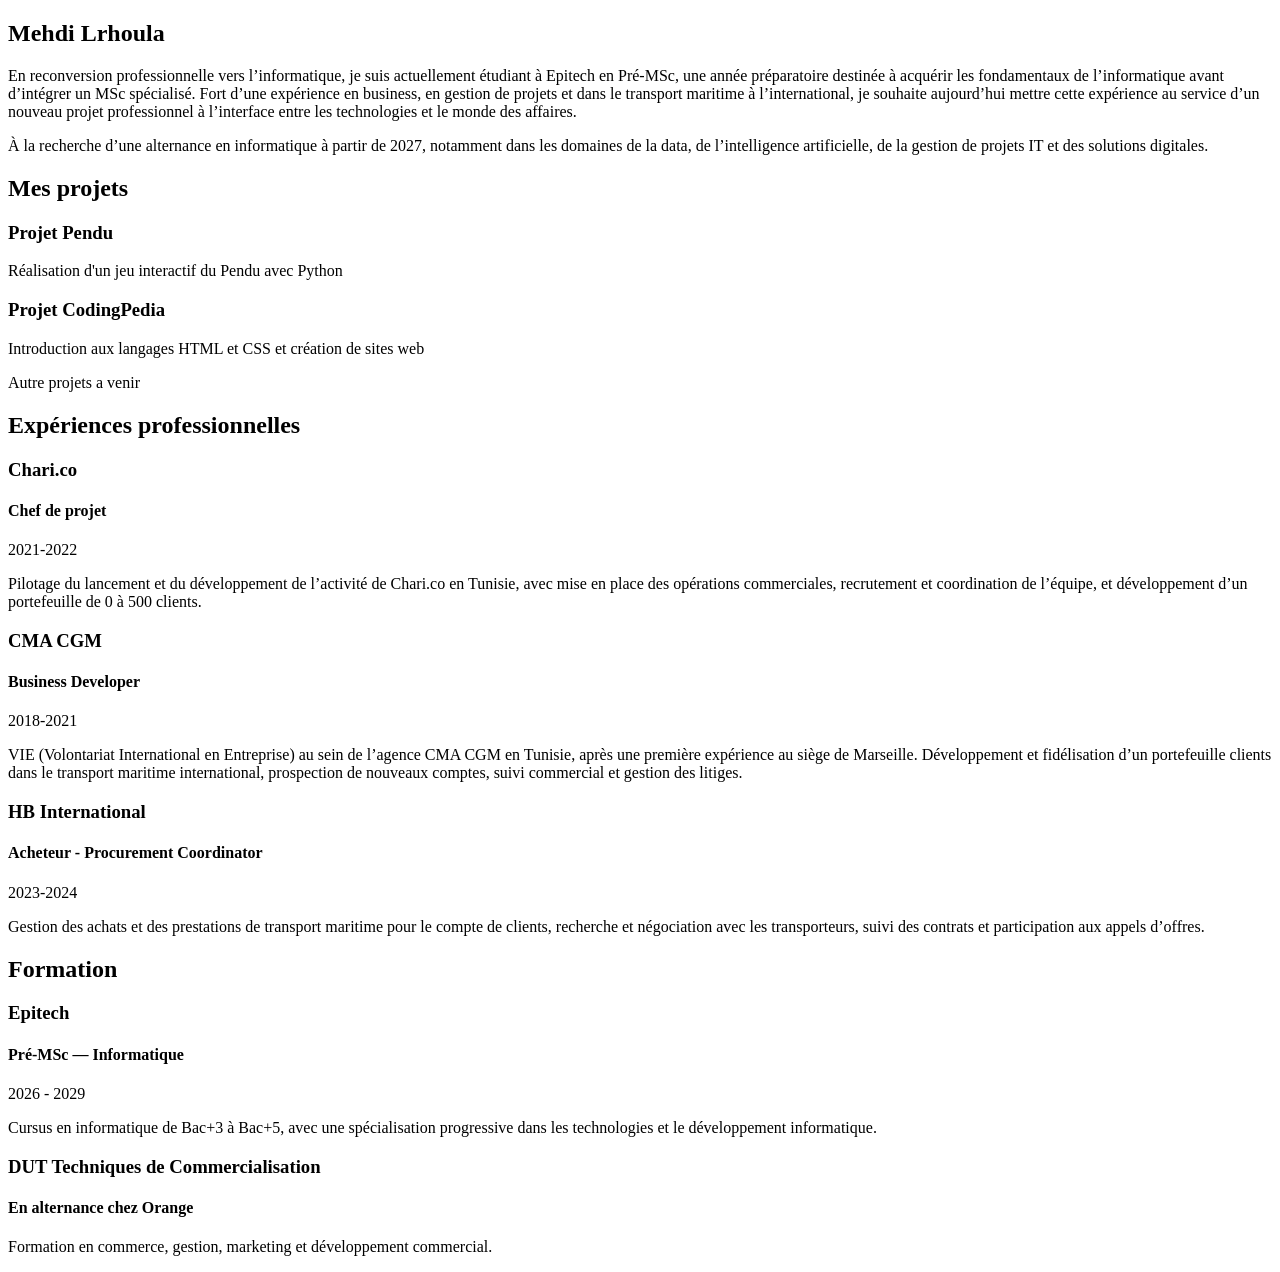
==== cv.html @ ea3ab0ce "Add education section" ====
<!DOCTYPE html>
<html lang="fr-FR">

<head>
    <meta charset="UTF-8">
    <meta name="viewport" content="width=device-width, initial-scale=1.0">

    <title>Resume Mehdi Lrhoula</title>

    <link rel="stylesheet" href="format.css">
</head>

<body>
    <section>
        <h1>Mehdi Lrhoula</h1>
        <p>En reconversion professionnelle vers l’informatique, je suis actuellement étudiant à Epitech en Pré-MSc, une année préparatoire destinée à acquérir les fondamentaux de l’informatique avant d’intégrer un MSc spécialisé. Fort d’une expérience en business, en gestion de projets et dans le transport maritime à l’international, je souhaite aujourd’hui mettre cette expérience au service d’un nouveau projet professionnel à l’interface entre les technologies et le monde des affaires.</p>
        <p>À la recherche d’une alternance en informatique à partir de 2027, notamment dans les domaines de la data, de l’intelligence artificielle, de la gestion de projets IT et des solutions digitales.</p>
    </section>

<section>
    <h2>Mes projets</h2>

    <article>
        <h3>Projet Pendu</h3>
        <p>Réalisation d'un jeu interactif du Pendu avec Python</p> 
    </article>

    <article>
        <h3>Projet CodingPedia</h3>
            <p>Introduction aux langages HTML et CSS et création de sites web</p>
    </article>

    <article>
        Autre projets a venir
    </article>
</section>

<section>
    <h2>Expériences professionnelles</h2>

    <article>
        <h3>Chari.co</h3>
        <h4>Chef de projet</h4>
        <p>2021-2022</p>
        <p>Pilotage du lancement et du développement de l’activité de Chari.co en Tunisie, avec mise en place des opérations commerciales, recrutement et coordination de l’équipe, et développement d’un portefeuille de 0 à 500 clients.</p>
    </article>

    <article>
        <h3>CMA CGM</h3>
        <h4>Business Developer</h4>
        <p>2018-2021</p>
        <p>VIE (Volontariat International en Entreprise) au sein de l’agence CMA CGM en Tunisie, après une première expérience au siège de Marseille. Développement et fidélisation d’un portefeuille clients dans le transport maritime international, prospection de nouveaux comptes, suivi commercial et gestion des litiges.</p>
    </article>

    <article>
        <h3>HB International</h3>
        <h4>Acheteur - Procurement Coordinator</h4>
        <p>2023-2024</p>
        <p>Gestion des achats et des prestations de transport maritime pour le compte de clients, recherche et négociation avec les transporteurs, suivi des contrats et participation aux appels d’offres.</p>
    </article>    
</section>

<section>
    <h2>Formation</h2>

    <article>
        <h3>Epitech</h3>
        <h4>Pré-MSc — Informatique</h4>
        <p>2026 - 2029</p>
        <p>Cursus en informatique de Bac+3 à Bac+5, avec une spécialisation progressive dans les technologies et le développement informatique.</p>
    </article>

    <article>
        <h3>DUT Techniques de Commercialisation</h3>
        <h4>En alternance chez Orange</h4>
        <p>Formation en commerce, gestion, marketing et développement commercial.</p>
    </article>
</section>
</body>

</html>
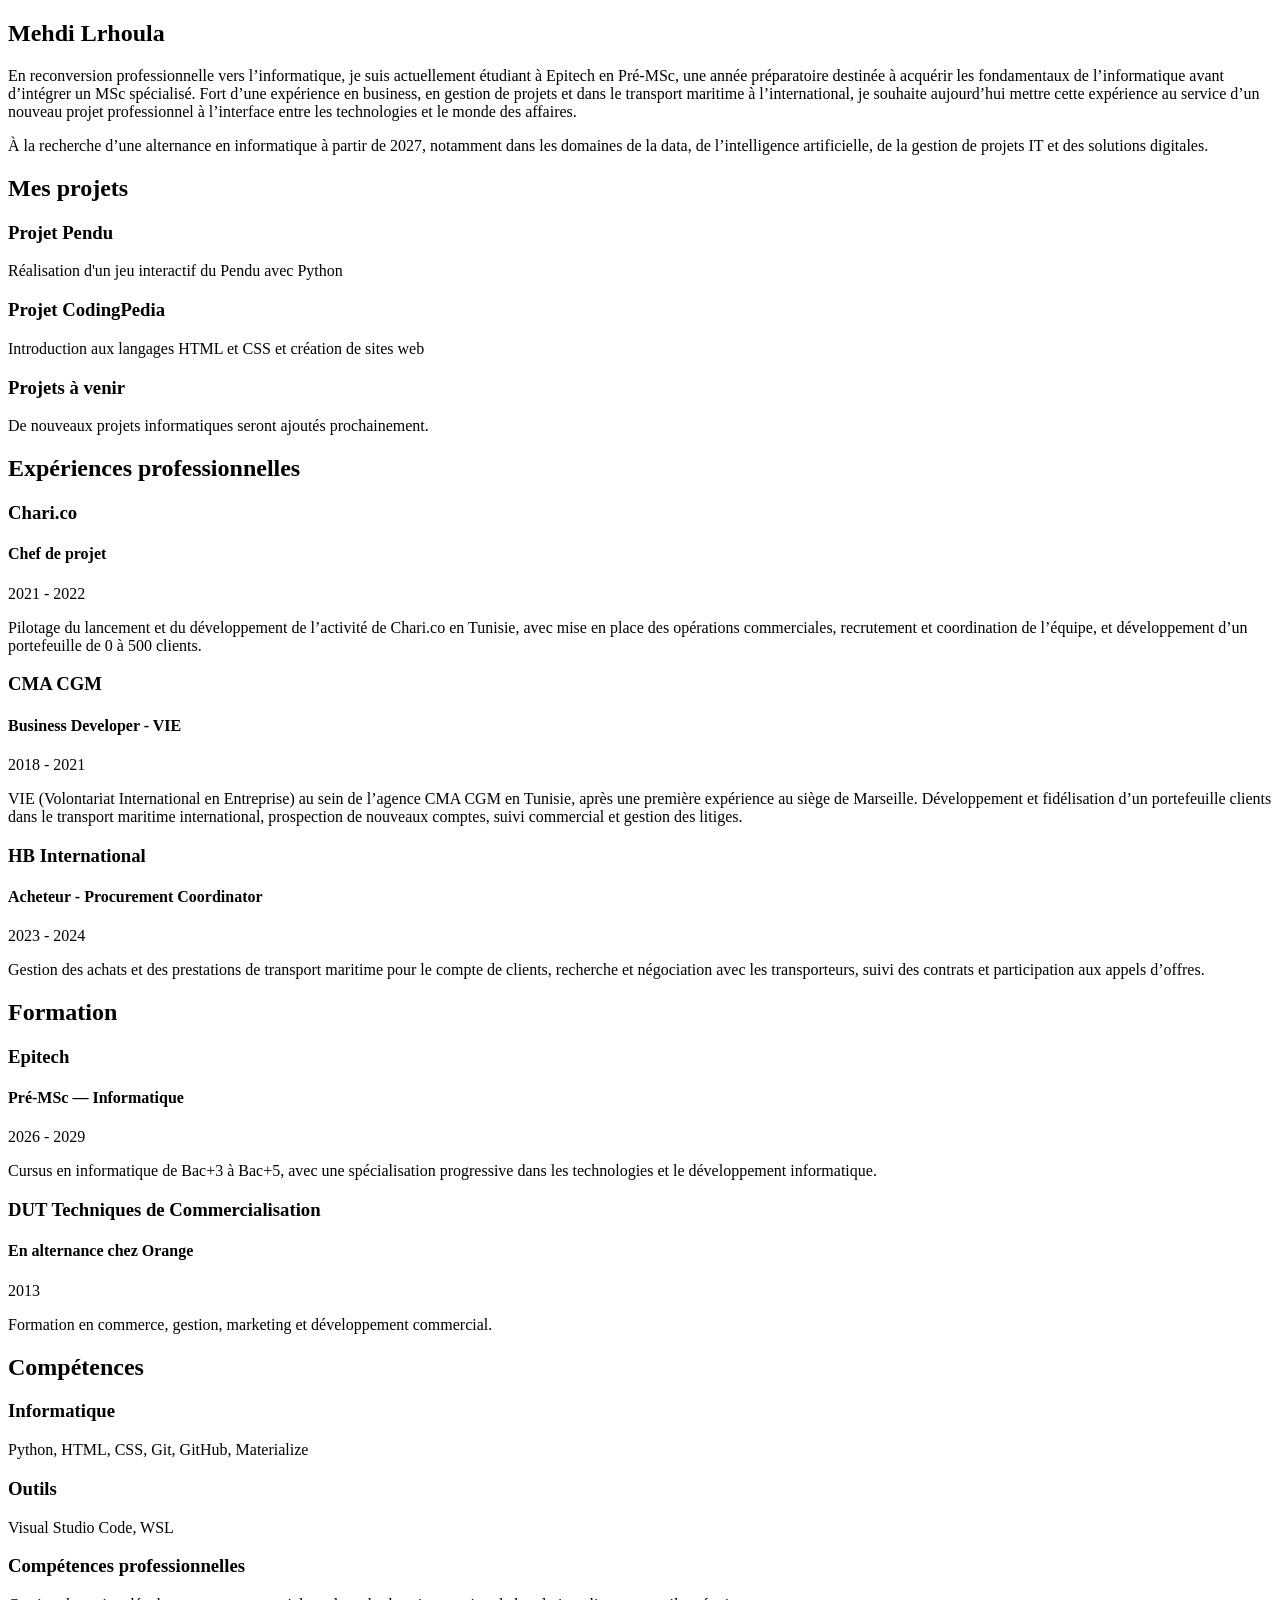
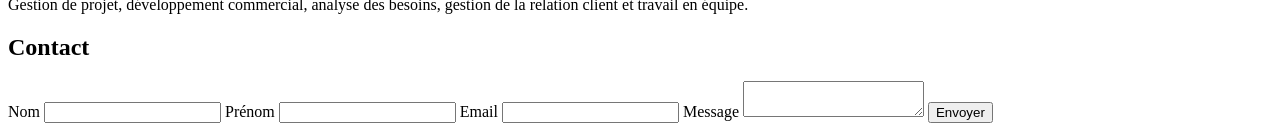
==== commit 9816d3e4: "Complete HTML structure" ====
--- a/cv.html
+++ b/cv.html
@@ -17,65 +17,104 @@
         <p>À la recherche d’une alternance en informatique à partir de 2027, notamment dans les domaines de la data, de l’intelligence artificielle, de la gestion de projets IT et des solutions digitales.</p>
     </section>
 
-<section>
-    <h2>Mes projets</h2>
+    <section>
+        <h2>Mes projets</h2>
 
-    <article>
-        <h3>Projet Pendu</h3>
-        <p>Réalisation d'un jeu interactif du Pendu avec Python</p> 
-    </article>
+        <article>
+            <h3>Projet Pendu</h3>
+            <p>Réalisation d'un jeu interactif du Pendu avec Python</p> 
+        </article>
 
-    <article>
-        <h3>Projet CodingPedia</h3>
+        <article>
+            <h3>Projet CodingPedia</h3>
             <p>Introduction aux langages HTML et CSS et création de sites web</p>
-    </article>
+        </article>
 
-    <article>
-        Autre projets a venir
-    </article>
-</section>
+        <article>
+            <h3>Projets à venir</h3>
+            <p>De nouveaux projets informatiques seront ajoutés prochainement.</p>
+        </article>
+    </section>
 
-<section>
-    <h2>Expériences professionnelles</h2>
+    <section>
+        <h2>Expériences professionnelles</h2>
 
-    <article>
-        <h3>Chari.co</h3>
-        <h4>Chef de projet</h4>
-        <p>2021-2022</p>
-        <p>Pilotage du lancement et du développement de l’activité de Chari.co en Tunisie, avec mise en place des opérations commerciales, recrutement et coordination de l’équipe, et développement d’un portefeuille de 0 à 500 clients.</p>
-    </article>
+        <article>
+            <h3>Chari.co</h3>
+            <h4>Chef de projet</h4>
+            <p>2021 - 2022</p>
+            <p>Pilotage du lancement et du développement de l’activité de Chari.co en Tunisie, avec mise en place des opérations commerciales, recrutement et coordination de l’équipe, et développement d’un portefeuille de 0 à 500 clients.</p>
+        </article>
 
-    <article>
-        <h3>CMA CGM</h3>
-        <h4>Business Developer</h4>
-        <p>2018-2021</p>
-        <p>VIE (Volontariat International en Entreprise) au sein de l’agence CMA CGM en Tunisie, après une première expérience au siège de Marseille. Développement et fidélisation d’un portefeuille clients dans le transport maritime international, prospection de nouveaux comptes, suivi commercial et gestion des litiges.</p>
-    </article>
+        <article>
+            <h3>CMA CGM</h3>
+            <h4>Business Developer - VIE</h4>
+            <p>2018 - 2021</p>
+            <p>VIE (Volontariat International en Entreprise) au sein de l’agence CMA CGM en Tunisie, après une première expérience au siège de Marseille. Développement et fidélisation d’un portefeuille clients dans le transport maritime international, prospection de nouveaux comptes, suivi commercial et gestion des litiges.</p>
+        </article>
 
-    <article>
-        <h3>HB International</h3>
-        <h4>Acheteur - Procurement Coordinator</h4>
-        <p>2023-2024</p>
-        <p>Gestion des achats et des prestations de transport maritime pour le compte de clients, recherche et négociation avec les transporteurs, suivi des contrats et participation aux appels d’offres.</p>
-    </article>    
-</section>
+        <article>
+            <h3>HB International</h3>
+            <h4>Acheteur - Procurement Coordinator</h4>
+            <p>2023 - 2024</p>
+            <p>Gestion des achats et des prestations de transport maritime pour le compte de clients, recherche et négociation avec les transporteurs, suivi des contrats et participation aux appels d’offres.</p>
+        </article>    
+    </section>
 
-<section>
-    <h2>Formation</h2>
+    <section>
+        <h2>Formation</h2>
 
-    <article>
-        <h3>Epitech</h3>
-        <h4>Pré-MSc — Informatique</h4>
-        <p>2026 - 2029</p>
-        <p>Cursus en informatique de Bac+3 à Bac+5, avec une spécialisation progressive dans les technologies et le développement informatique.</p>
-    </article>
+        <article>
+            <h3>Epitech</h3>
+            <h4>Pré-MSc — Informatique</h4>
+            <p>2026 - 2029</p>
+            <p>Cursus en informatique de Bac+3 à Bac+5, avec une spécialisation progressive dans les technologies et le développement informatique.</p>
+        </article>
 
-    <article>
-        <h3>DUT Techniques de Commercialisation</h3>
-        <h4>En alternance chez Orange</h4>
-        <p>Formation en commerce, gestion, marketing et développement commercial.</p>
-    </article>
-</section>
+        <article>
+            <h3>DUT Techniques de Commercialisation</h3>
+            <h4>En alternance chez Orange</h4>
+            <p>2013</p>
+            <p>Formation en commerce, gestion, marketing et développement commercial.</p>
+        </article>
+    </section>
+    <section>
+        <h2>Compétences</h2>
+
+        <article>
+            <h3>Informatique</h3>
+            <p>Python, HTML, CSS, Git, GitHub, Materialize</p>
+        </article>
+
+        <article>
+            <h3>Outils</h3>
+            <p>Visual Studio Code, WSL</p>
+        </article>
+
+        <article>
+            <h3>Compétences professionnelles</h3>
+            <p>Gestion de projet, développement commercial, analyse des besoins, gestion de la relation client et travail en équipe.</p>
+        </article>
+    </section>
+    <section>
+        <h2>Contact</h2>
+
+        <form>
+            <label for="nom">Nom</label>
+            <input type="text" id="nom" name="nom" required>
+
+            <label for="prenom">Prénom</label>
+            <input type="text" id="prenom" name="prenom" required>
+
+            <label for="email">Email</label>
+            <input type="email" id="email" name="email" required>
+
+            <label for="message">Message</label>
+            <textarea id="message" name="message"></textarea>
+
+            <button type="submit">Envoyer</button>
+        </form>
+    </section>
 </body>
 
 </html>
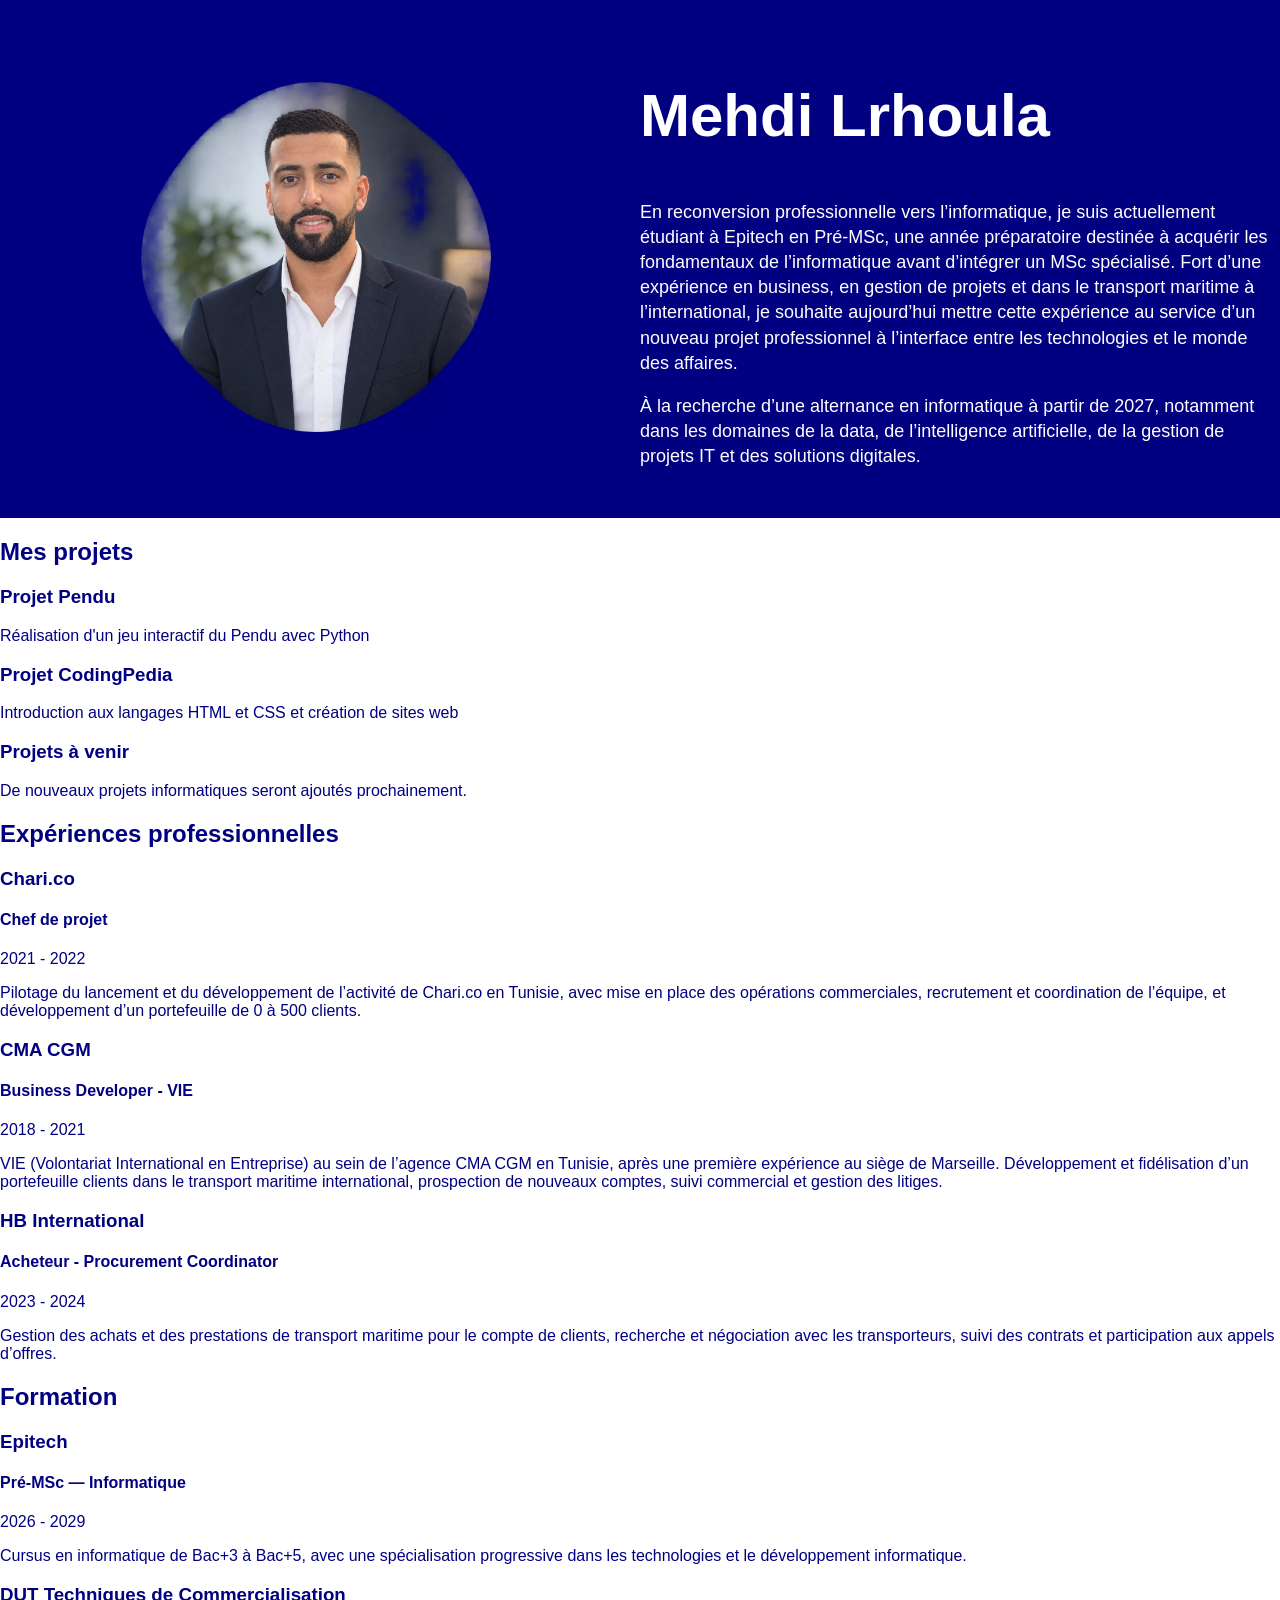
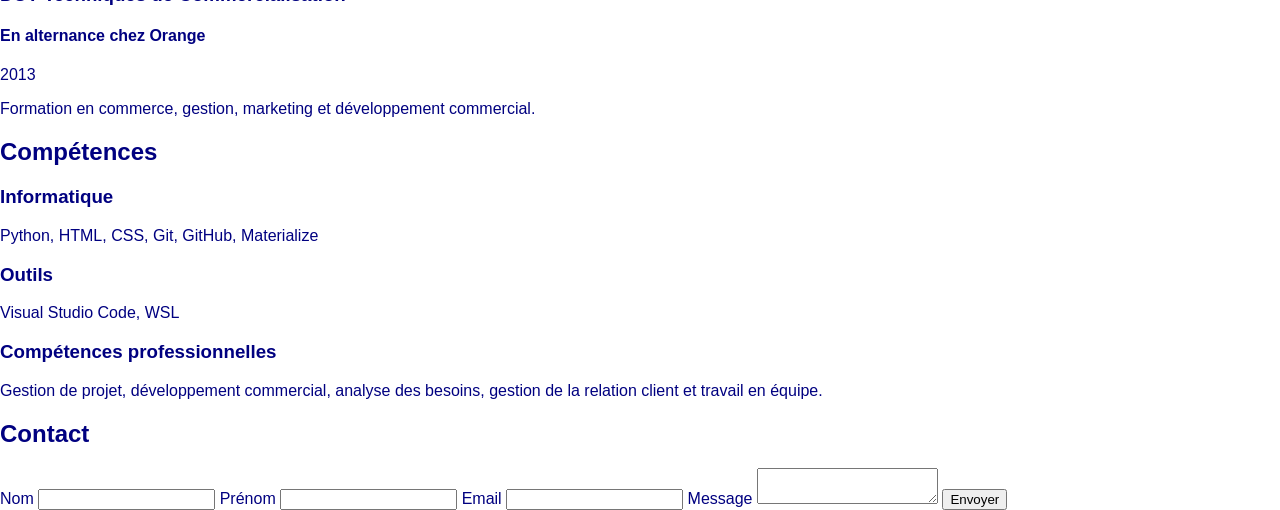
==== commit 07925302: "Style responsive de la présentation" ====
--- a/cv.html
+++ b/cv.html
@@ -11,10 +11,17 @@
 </head>
 
 <body>
-    <section>
-        <h1>Mehdi Lrhoula</h1>
-        <p>En reconversion professionnelle vers l’informatique, je suis actuellement étudiant à Epitech en Pré-MSc, une année préparatoire destinée à acquérir les fondamentaux de l’informatique avant d’intégrer un MSc spécialisé. Fort d’une expérience en business, en gestion de projets et dans le transport maritime à l’international, je souhaite aujourd’hui mettre cette expérience au service d’un nouveau projet professionnel à l’interface entre les technologies et le monde des affaires.</p>
-        <p>À la recherche d’une alternance en informatique à partir de 2027, notamment dans les domaines de la data, de l’intelligence artificielle, de la gestion de projets IT et des solutions digitales.</p>
+    <section class="presentation">
+        <div class="presentation-flex">
+            <div class="presentation-photo">
+            <img src="images/cv chat gpt.png" alt="Photo de Mehdi Lrhoula">
+        </div>
+            <div class="presentation-contenu">
+                <h1>Mehdi Lrhoula</h1>
+                <p>En reconversion professionnelle vers l’informatique, je suis actuellement étudiant à Epitech en Pré-MSc, une année préparatoire destinée à acquérir les fondamentaux de l’informatique avant d’intégrer un MSc spécialisé. Fort d’une expérience en business, en gestion de projets et dans le transport maritime à l’international, je souhaite aujourd’hui mettre cette expérience au service d’un nouveau projet professionnel à l’interface entre les technologies et le monde des affaires.</p>
+                <p>À la recherche d’une alternance en informatique à partir de 2027, notamment dans les domaines de la data, de l’intelligence artificielle, de la gestion de projets IT et des solutions digitales.</p>
+            </div>
+        </div>
     </section>
 
     <section>
--- a/format.css
+++ b/format.css
@@ -0,0 +1,49 @@
+body {
+    font-family: Arial, Helvetica, sans-serif;
+    background-color: white;
+    color:navy;
+    margin: 0;
+}
+
+.presentation {
+    background-color: navy;
+    color: white;
+    padding: 1px;
+}
+
+.presentation-contenu {
+    margin: 20px auto;
+    max-width: 1000px;
+    padding:10px;
+    flex: 1;
+}
+
+.presentation h1 {
+    font-size: 60px;
+}
+
+.presentation p {
+    font-size: 18px;
+    line-height: 1.4;
+}
+
+.presentation-flex {
+    display: flex;
+    align-items: center;
+}
+.presentation-photo img {
+    width: 100%;
+    max-width: 350px;
+}
+.presentation-photo {
+    flex:1;
+    text-align: center;
+}
+
+@media (max-width: 768px) {
+
+    .presentation-flex {
+        flex-direction: column;
+        align-items: center;
+    }
+}
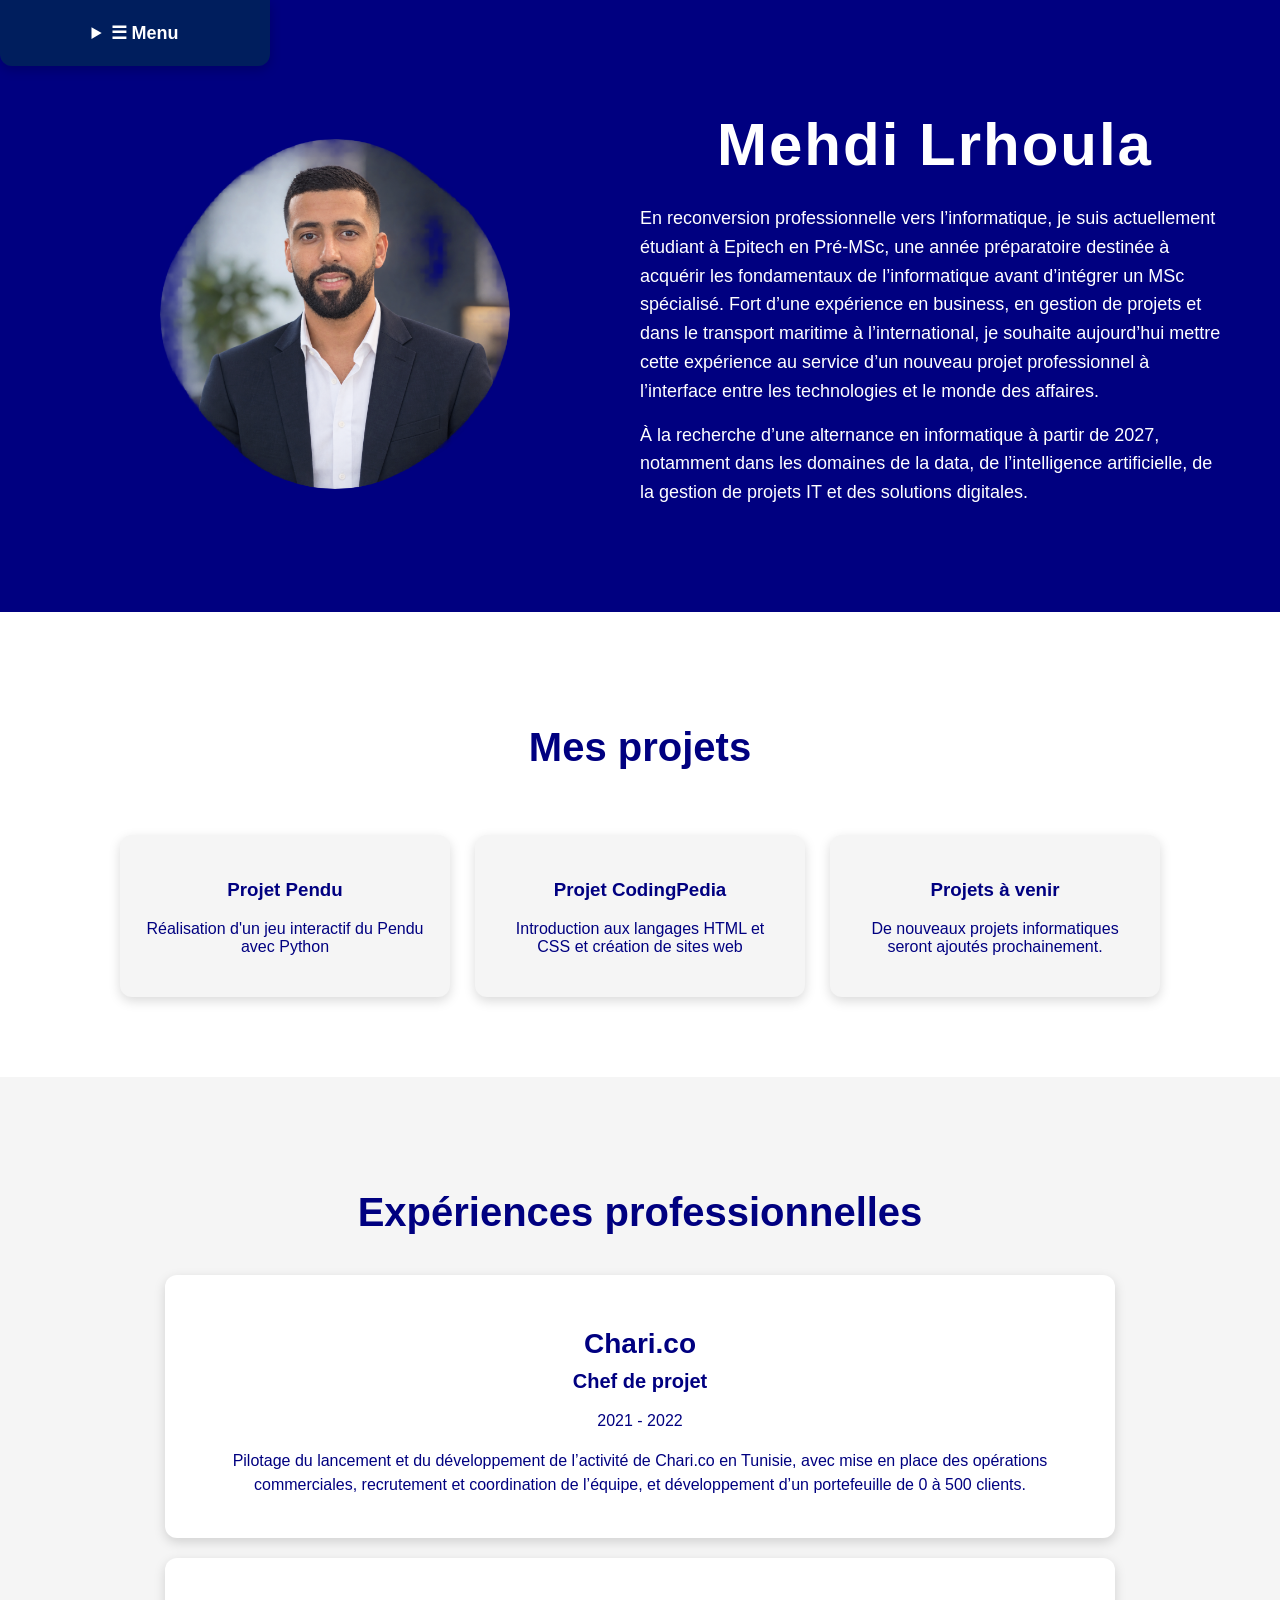
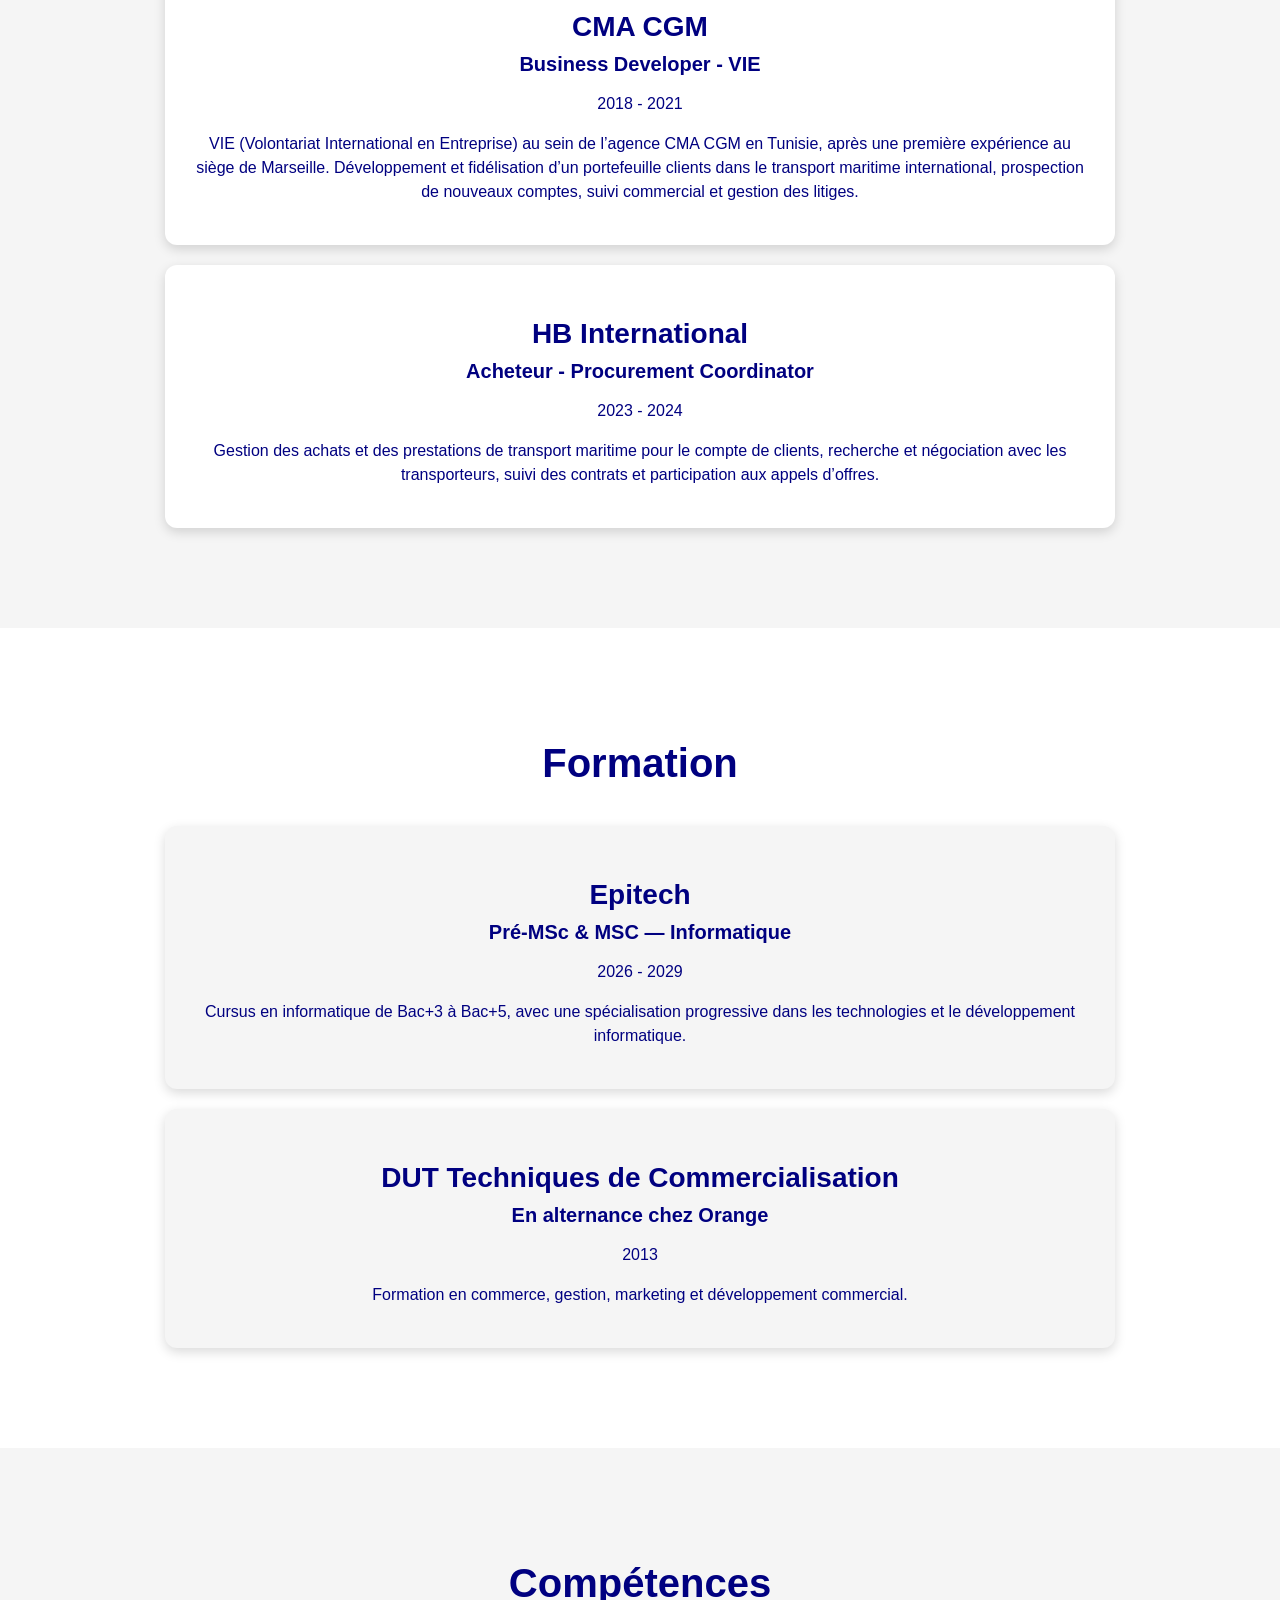
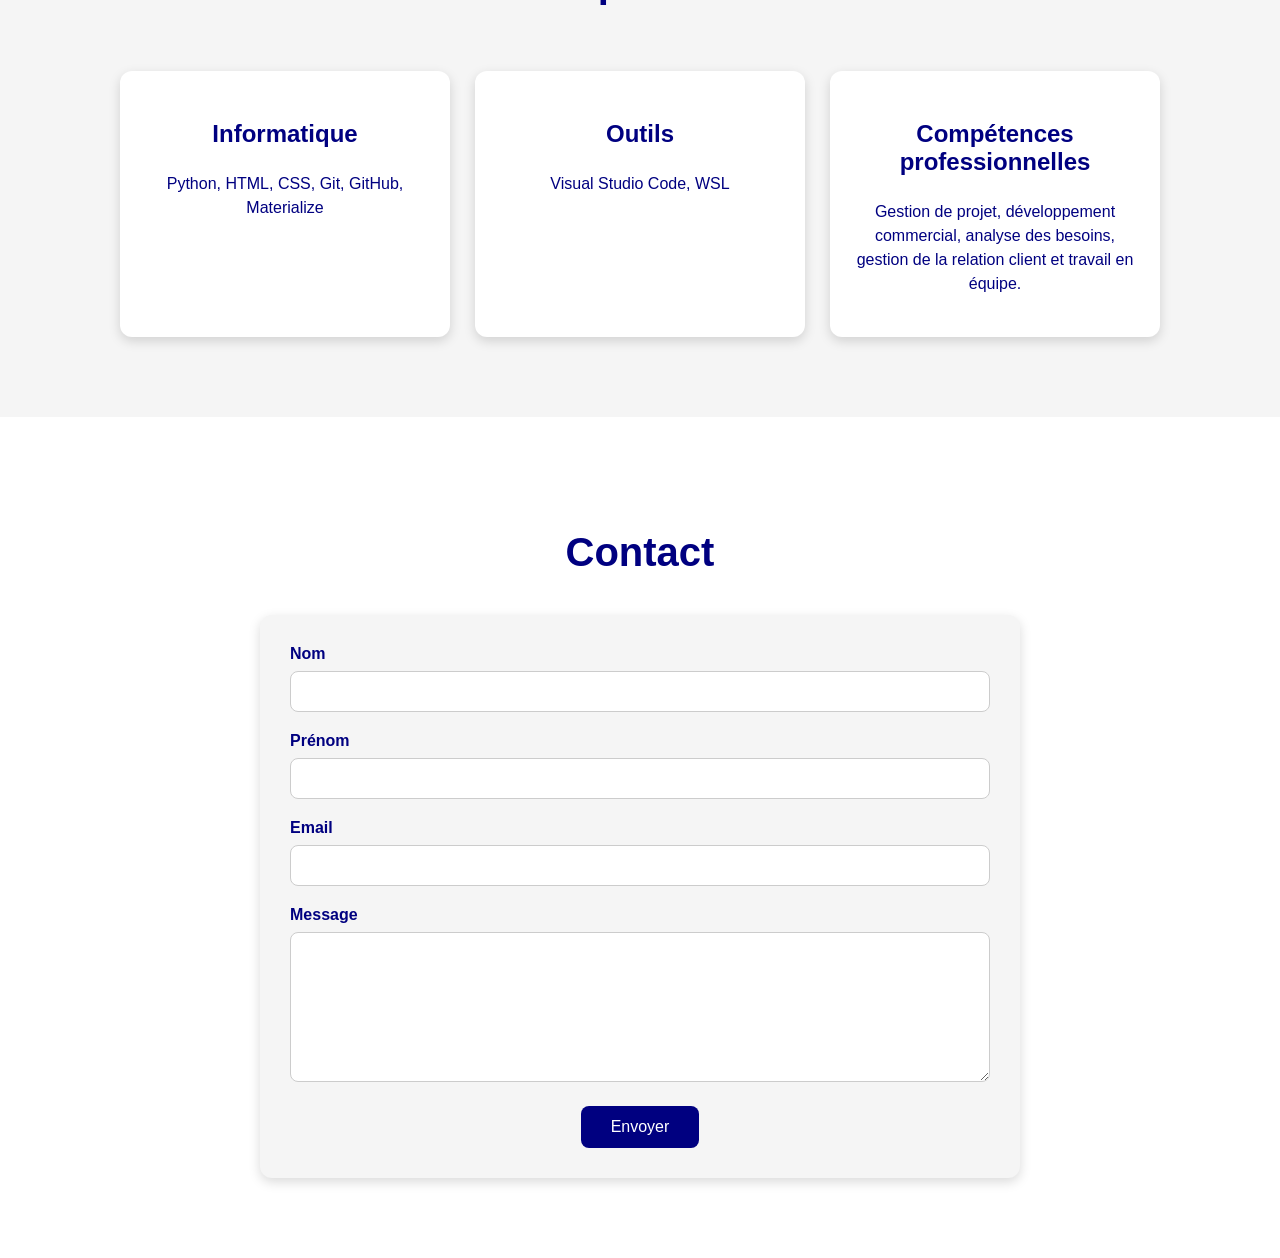
==== commit 0f1a12ed: "Add CV animations and responsive design" ====
--- a/cv.html
+++ b/cv.html
@@ -11,25 +11,50 @@
 </head>
 
 <body>
-    <section class="presentation">
+    <nav>
+        <details>
+        <summary>☰ Menu</summary>
+            <a href="#presentation">Accueil</a>
+            <a href="#projets">Mes projets</a>
+            <a href="#experiences">Mes expériences</a>
+            <a href="#formation">Ma formation</a>
+            <a href="#competences">Mes compétences</a>
+            <a href="#contact">Me contacter</a>
+        </details>
+    </nav>
+    <section id="presentation" class="presentation">
         <div class="presentation-flex">
             <div class="presentation-photo">
-            <img src="images/cv chat gpt.png" alt="Photo de Mehdi Lrhoula">
-        </div>
+                <img src="images/cv chat gpt.png" alt="Photo de Mehdi Lrhoula">
+            </div>
             <div class="presentation-contenu">
                 <h1>Mehdi Lrhoula</h1>
-                <p>En reconversion professionnelle vers l’informatique, je suis actuellement étudiant à Epitech en Pré-MSc, une année préparatoire destinée à acquérir les fondamentaux de l’informatique avant d’intégrer un MSc spécialisé. Fort d’une expérience en business, en gestion de projets et dans le transport maritime à l’international, je souhaite aujourd’hui mettre cette expérience au service d’un nouveau projet professionnel à l’interface entre les technologies et le monde des affaires.</p>
-                <p>À la recherche d’une alternance en informatique à partir de 2027, notamment dans les domaines de la data, de l’intelligence artificielle, de la gestion de projets IT et des solutions digitales.</p>
+                <p>En reconversion professionnelle vers l’informatique, je suis actuellement étudiant à Epitech en
+                    Pré-MSc, une année préparatoire destinée à acquérir les fondamentaux de l’informatique avant
+                    d’intégrer un MSc spécialisé. Fort d’une expérience en business, en gestion de projets et dans le
+                    transport maritime à l’international, je souhaite aujourd’hui mettre cette expérience au service
+                    d’un nouveau projet professionnel à l’interface entre les technologies et le monde des affaires.</p>
+                <p>À la recherche d’une alternance en informatique à partir de 2027, notamment dans les domaines de la
+                    data, de l’intelligence artificielle, de la gestion de projets IT et des solutions digitales.</p>
             </div>
         </div>
     </section>
 
-    <section>
+    <section id="projets">
         <h2>Mes projets</h2>
 
-        <article>
+        <article class="projet-pendu">
             <h3>Projet Pendu</h3>
-            <p>Réalisation d'un jeu interactif du Pendu avec Python</p> 
+            <p>Réalisation d'un jeu interactif du Pendu avec Python</p>
+
+            <div class="pendu-animation">
+            <div class="potence"></div>
+            <div class="corde"></div>
+            <div class="tete"></div>
+            <div class="corps"></div>
+            <div class="bras"></div>
+            <div class="jambes"></div>
+            </div>
         </article>
 
         <article>
@@ -43,39 +68,46 @@
         </article>
     </section>
 
-    <section>
+    <section id="experiences">
         <h2>Expériences professionnelles</h2>
 
         <article>
             <h3>Chari.co</h3>
             <h4>Chef de projet</h4>
             <p>2021 - 2022</p>
-            <p>Pilotage du lancement et du développement de l’activité de Chari.co en Tunisie, avec mise en place des opérations commerciales, recrutement et coordination de l’équipe, et développement d’un portefeuille de 0 à 500 clients.</p>
+            <p>Pilotage du lancement et du développement de l’activité de Chari.co en Tunisie, avec mise en place des
+                opérations commerciales, recrutement et coordination de l’équipe, et développement d’un portefeuille de
+                0 à 500 clients.</p>
         </article>
 
         <article>
             <h3>CMA CGM</h3>
             <h4>Business Developer - VIE</h4>
             <p>2018 - 2021</p>
-            <p>VIE (Volontariat International en Entreprise) au sein de l’agence CMA CGM en Tunisie, après une première expérience au siège de Marseille. Développement et fidélisation d’un portefeuille clients dans le transport maritime international, prospection de nouveaux comptes, suivi commercial et gestion des litiges.</p>
+            <p>VIE (Volontariat International en Entreprise) au sein de l’agence CMA CGM en Tunisie, après une première
+                expérience au siège de Marseille. Développement et fidélisation d’un portefeuille clients dans le
+                transport maritime international, prospection de nouveaux comptes, suivi commercial et gestion des
+                litiges.</p>
         </article>
 
         <article>
             <h3>HB International</h3>
             <h4>Acheteur - Procurement Coordinator</h4>
             <p>2023 - 2024</p>
-            <p>Gestion des achats et des prestations de transport maritime pour le compte de clients, recherche et négociation avec les transporteurs, suivi des contrats et participation aux appels d’offres.</p>
-        </article>    
+            <p>Gestion des achats et des prestations de transport maritime pour le compte de clients, recherche et
+                négociation avec les transporteurs, suivi des contrats et participation aux appels d’offres.</p>
+        </article>
     </section>
 
-    <section>
+    <section id="formation">
         <h2>Formation</h2>
 
         <article>
             <h3>Epitech</h3>
-            <h4>Pré-MSc — Informatique</h4>
+            <h4>Pré-MSc & MSC — Informatique</h4>
             <p>2026 - 2029</p>
-            <p>Cursus en informatique de Bac+3 à Bac+5, avec une spécialisation progressive dans les technologies et le développement informatique.</p>
+            <p>Cursus en informatique de Bac+3 à Bac+5, avec une spécialisation progressive dans les technologies et le
+                développement informatique.</p>
         </article>
 
         <article>
@@ -85,7 +117,7 @@
             <p>Formation en commerce, gestion, marketing et développement commercial.</p>
         </article>
     </section>
-    <section>
+    <section id="competences">
         <h2>Compétences</h2>
 
         <article>
@@ -100,10 +132,11 @@
 
         <article>
             <h3>Compétences professionnelles</h3>
-            <p>Gestion de projet, développement commercial, analyse des besoins, gestion de la relation client et travail en équipe.</p>
+            <p>Gestion de projet, développement commercial, analyse des besoins, gestion de la relation client et
+                travail en équipe.</p>
         </article>
     </section>
-    <section>
+    <section id="contact">
         <h2>Contact</h2>
 
         <form>
--- a/format.css
+++ b/format.css
@@ -1,49 +1,627 @@
+nav {
+    background-color: rgba(0, 32, 91, 0.95);
+    padding: 10px;
+    text-align: center;
+    position: fixed;
+    top: 0;
+    left: 0;
+    z-index: 1000;
+    width: 250px;
+    border-radius: 0 0 12px 12px;
+    box-shadow: 0 4px 12px rgba(0, 0, 0, 0.2);
+}
+
+nav a {
+    display: block;
+    padding: 12px 15px;
+    color: white;
+    text-decoration: none;
+    transition: background-color 0.3s ease, transform 0.3s ease;
+    white-space: normal;
+}
+
+nav a:hover {
+    background-color: rgba(255, 255, 255, 0.2);
+    transform: translateX(5px);
+}
+
+nav summary {
+    cursor: pointer;
+    padding: 12px 15px;
+    font-weight: bold;
+    color: white;
+    font-size: 18px;
+    transition: background-color 0.3s ease;
+}
+
+nav summary:hover {
+    background-color: rgba(255, 255, 255, 0.2);
+}
+
+html {
+    scroll-behavior: smooth;
+}
+
 body {
     font-family: Arial, Helvetica, sans-serif;
     background-color: white;
-    color:navy;
+    color: navy;
     margin: 0;
 }
 
+/* =========================
+   ANIMATION GÉNÉRALE
+   ========================= */
+
+section {
+    animation: apparition-scroll linear both;
+    animation-timeline: view();
+    animation-range: entry 0% cover 30%;
+}
+
+@keyframes apparition-scroll {
+    from {
+        opacity: 0;
+        transform: translateY(50px);
+    }
+
+    to {
+        opacity: 1;
+        transform: translateY(0);
+    }
+}
+
+/* =========================
+   PRÉSENTATION
+   ========================= */
+
 .presentation {
     background-color: navy;
     color: white;
-    padding: 1px;
+    padding: 80px 20px 60px;
 }
 
 .presentation-contenu {
     margin: 20px auto;
     max-width: 1000px;
-    padding:10px;
+    padding: 10px;
     flex: 1;
 }
 
 .presentation h1 {
     font-size: 60px;
+    text-align: center;
+    margin-top: 0;
+    margin-bottom: 25px;
+    font-weight: bold;
+    letter-spacing: 2px;
 }
 
 .presentation p {
     font-size: 18px;
-    line-height: 1.4;
+    line-height: 1.6;
+    max-width: 700px;
+    margin: 15px auto;
 }
 
 .presentation-flex {
     display: flex;
     align-items: center;
-}
+    max-width: 1200px;
+    margin: auto;
+}
+
+.presentation-photo {
+    flex: 1;
+    text-align: center;
+}
+
 .presentation-photo img {
     width: 100%;
     max-width: 350px;
-}
-.presentation-photo {
-    flex:1;
-    text-align: center;
-}
+    border-radius: 50%;
+    transition: transform 0.5s ease, box-shadow 0.5s ease;
+}
+
+.presentation-photo img:hover {
+    transform: scale(1.05) rotate(2deg);
+    box-shadow: 0 10px 30px rgba(255, 255, 255, 0.25);
+}
+
+/* =========================
+   PROJETS
+   ========================= */
+
+#projets {
+    background-color: white;
+    text-align: center;
+    display: flex;
+    flex-wrap: wrap;
+    justify-content: center;
+    gap: 25px;
+    padding: 80px 20px;
+}
+
+#projets h2 {
+    font-size: 40px;
+    margin-bottom: 40px;
+    width: 100%;
+}
+
+#projets article {
+    background-color: #f5f5f5;
+    padding: 25px;
+    border-radius: 12px;
+    box-shadow: 0 4px 12px rgba(0, 0, 0, 0.15);
+    width: 280px;
+    transition: transform 0.3s ease, box-shadow 0.3s ease;
+}
+
+#projets article:hover {
+    transform: scale(1.05) translateY(-5px);
+    box-shadow: 0 12px 25px rgba(0, 0, 0, 0.2);
+}
+
+/* =========================
+   ANIMATION PENDU
+   ========================= */
+
+.projet-pendu {
+    position: relative;
+    overflow: visible;
+}
+
+.pendu-animation {
+    position: absolute;
+    top: 100%;
+    left: 50%;
+    width: 150px;
+    height: 180px;
+    transform: translateX(-50%);
+    opacity: 0;
+    visibility: hidden;
+    z-index: 10;
+}
+
+.projet-pendu:hover .pendu-animation {
+    opacity: 1;
+    visibility: visible;
+}
+
+/* Potence */
+
+.potence {
+    position: absolute;
+    width: 100px;
+    height: 8px;
+    background-color: navy;
+    top: 10px;
+    left: 25px;
+    opacity: 0;
+}
+
+.potence::before {
+    content: "";
+    position: absolute;
+    width: 8px;
+    height: 150px;
+    background-color: navy;
+    left: 0;
+    top: 0;
+}
+
+/* Corde */
+
+.corde {
+    position: absolute;
+    width: 4px;
+    height: 35px;
+    background-color: navy;
+    top: 18px;
+    left: 121px;
+    opacity: 0;
+}
+
+/* Tête */
+
+.tete {
+    position: absolute;
+    width: 30px;
+    height: 30px;
+    border: 4px solid navy;
+    border-radius: 50%;
+    top: 48px;
+    left: 106px;
+    opacity: 0;
+}
+
+/* Corps */
+
+.corps {
+    position: absolute;
+    width: 4px;
+    height: 55px;
+    background-color: navy;
+    top: 82px;
+    left: 121px;
+    opacity: 0;
+}
+
+/* Bras */
+
+.bras {
+    position: absolute;
+    width: 55px;
+    height: 4px;
+    background-color: navy;
+    top: 95px;
+    left: 95px;
+    opacity: 0;
+}
+
+/* Jambes */
+
+.jambes {
+    position: absolute;
+    width: 55px;
+    height: 4px;
+    background-color: navy;
+    top: 135px;
+    left: 95px;
+    transform: rotate(90deg);
+    opacity: 0;
+}
+
+/* Apparition progressive du Pendu */
+
+.projet-pendu:hover .potence {
+    animation: apparition 0.4s ease 0s both;
+}
+
+.projet-pendu:hover .corde {
+    animation: apparition 0.4s ease 0.4s both;
+}
+
+.projet-pendu:hover .tete {
+    animation: apparition 0.4s ease 0.8s both;
+}
+
+.projet-pendu:hover .corps {
+    animation: apparition 0.4s ease 1.2s both;
+}
+
+.projet-pendu:hover .bras {
+    animation: apparition 0.4s ease 1.6s both;
+}
+
+.projet-pendu:hover .jambes {
+    animation: apparition 0.4s ease 2s both;
+}
+
+@keyframes apparition {
+    from {
+        opacity: 0;
+    }
+
+    to {
+        opacity: 1;
+    }
+}
+
+/* =========================
+   EXPÉRIENCES
+   ========================= */
+
+#experiences {
+    background-color: #f5f5f5;
+    text-align: center;
+    padding: 80px 20px;
+}
+
+#experiences h2 {
+    font-size: 40px;
+    margin-bottom: 40px;
+}
+
+#experiences article {
+    background-color: white;
+    padding: 25px;
+    margin: 20px auto;
+    max-width: 900px;
+    border-radius: 12px;
+    box-shadow: 0 4px 12px rgba(0, 0, 0, 0.15);
+    transition: transform 0.3s ease, box-shadow 0.3s ease;
+}
+
+#experiences article:hover {
+    transform: translateY(-8px);
+    box-shadow: 0 12px 25px rgba(0, 0, 0, 0.2);
+}
+
+#experiences article h3 {
+    font-size: 28px;
+    margin-bottom: 10px;
+}
+
+#experiences article h4 {
+    font-size: 20px;
+    margin: 10px 0;
+}
+
+#experiences article p {
+    line-height: 1.5;
+}
+
+/* =========================
+   FORMATION
+   ========================= */
+
+#formation {
+    background-color: white;
+    text-align: center;
+    padding: 80px 20px;
+}
+
+#formation h2 {
+    font-size: 40px;
+    margin-bottom: 40px;
+}
+
+#formation article {
+    background-color: #f5f5f5;
+    padding: 25px;
+    margin: 20px auto;
+    max-width: 900px;
+    border-radius: 12px;
+    box-shadow: 0 4px 12px rgba(0, 0, 0, 0.15);
+    transition: transform 0.3s ease, box-shadow 0.3s ease;
+}
+
+#formation article:hover {
+    transform: translateY(-8px);
+    box-shadow: 0 12px 25px rgba(0, 0, 0, 0.2);
+}
+
+#formation article h3 {
+    font-size: 28px;
+    margin-bottom: 10px;
+}
+
+#formation article h4 {
+    font-size: 20px;
+    margin: 10px 0;
+}
+
+#formation article p {
+    line-height: 1.5;
+}
+
+/* =========================
+   COMPÉTENCES
+   ========================= */
+
+#competences {
+    background-color: #f5f5f5;
+    text-align: center;
+    display: flex;
+    flex-wrap: wrap;
+    justify-content: center;
+    gap: 25px;
+    padding: 80px 20px;
+}
+
+#competences h2 {
+    font-size: 40px;
+    margin-bottom: 40px;
+    width: 100%;
+}
+
+#competences article {
+    background-color: white;
+    padding: 25px;
+    border-radius: 12px;
+    box-shadow: 0 4px 12px rgba(0, 0, 0, 0.15);
+    width: 280px;
+    transition: transform 0.3s ease, box-shadow 0.3s ease;
+}
+
+#competences article:hover {
+    transform: scale(1.05) translateY(-5px);
+    box-shadow: 0 12px 25px rgba(0, 0, 0, 0.2);
+}
+
+#competences article h3 {
+    font-size: 24px;
+}
+
+#competences article p {
+    line-height: 1.5;
+}
+
+/* =========================
+   CONTACT
+   ========================= */
+
+#contact {
+    background-color: white;
+    text-align: center;
+    padding: 80px 20px;
+}
+
+#contact h2 {
+    font-size: 40px;
+    margin-bottom: 40px;
+}
+
+#contact form {
+    background-color: #f5f5f5;
+    max-width: 700px;
+    margin: 0 auto;
+    padding: 30px;
+    border-radius: 12px;
+    box-shadow: 0 4px 12px rgba(0, 0, 0, 0.15);
+}
+
+#contact label {
+    display: block;
+    text-align: left;
+    margin-bottom: 8px;
+    font-weight: bold;
+}
+
+#contact input,
+#contact textarea {
+    width: 100%;
+    padding: 12px;
+    margin-bottom: 20px;
+    box-sizing: border-box;
+    border: 1px solid #ccc;
+    border-radius: 8px;
+    font-family: Arial, Helvetica, sans-serif;
+    transition: border-color 0.3s ease, box-shadow 0.3s ease;
+}
+
+#contact input:focus,
+#contact textarea:focus {
+    outline: none;
+    border-color: navy;
+    box-shadow: 0 0 8px rgba(0, 0, 128, 0.2);
+}
+
+#contact textarea {
+    min-height: 150px;
+    resize: vertical;
+}
+
+#contact button {
+    padding: 12px 30px;
+    background-color: navy;
+    color: white;
+    border: none;
+    border-radius: 8px;
+    cursor: pointer;
+    font-size: 16px;
+    transition: transform 0.3s ease, background-color 0.3s ease;
+}
+
+#contact button:hover {
+    transform: scale(1.05);
+    background-color: #000066;
+}
+
+/* =========================
+   TABLETTE
+   ========================= */
 
 @media (max-width: 768px) {
+
+    nav {
+        width: 180px;
+    }
+
+    .presentation {
+        padding: 70px 15px 40px;
+    }
+
+    .presentation h1 {
+        font-size: 42px;
+    }
+
+    .presentation p {
+        font-size: 16px;
+    }
 
     .presentation-flex {
         flex-direction: column;
         align-items: center;
     }
+
+    .presentation-photo img {
+        max-width: 250px;
+    }
+
+    section h2 {
+        font-size: 32px;
+    }
+
+    #projets article {
+        width: 100%;
+        max-width: 400px;
+        box-sizing: border-box;
+    }
+
+    #competences article {
+        width: 100%;
+        max-width: 400px;
+        box-sizing: border-box;
+    }
+
+    #experiences article {
+        width: 100%;
+        box-sizing: border-box;
+    }
+
+    #formation article {
+        width: 100%;
+        box-sizing: border-box;
+    }
+
+    #contact form {
+        width: 100%;
+        box-sizing: border-box;
+    }
+
+    /* On évite que le Pendu sorte de l'écran */
+
+    .pendu-animation {
+        position: relative;
+        top: auto;
+        left: auto;
+        transform: none;
+        margin: 20px auto 0;
+    }
+}
+
+/* =========================
+   TÉLÉPHONE
+   ========================= */
+
+@media (max-width: 600px) {
+
+    nav {
+        width: 120px;
+    }
+
+    nav summary {
+        font-size: 15px;
+    }
+
+    nav a {
+        font-size: 14px;
+        padding: 10px;
+    }
+
+    .presentation h1 {
+        font-size: 34px;
+    }
+
+    .presentation p {
+        font-size: 15px;
+    }
+
+    #projets,
+    #experiences,
+    #formation,
+    #competences,
+    #contact {
+        padding: 60px 15px;
+    }
+
+    #projets h2,
+    #experiences h2,
+    #formation h2,
+    #competences h2,
+    #contact h2 {
+        font-size: 30px;
+    }
 }
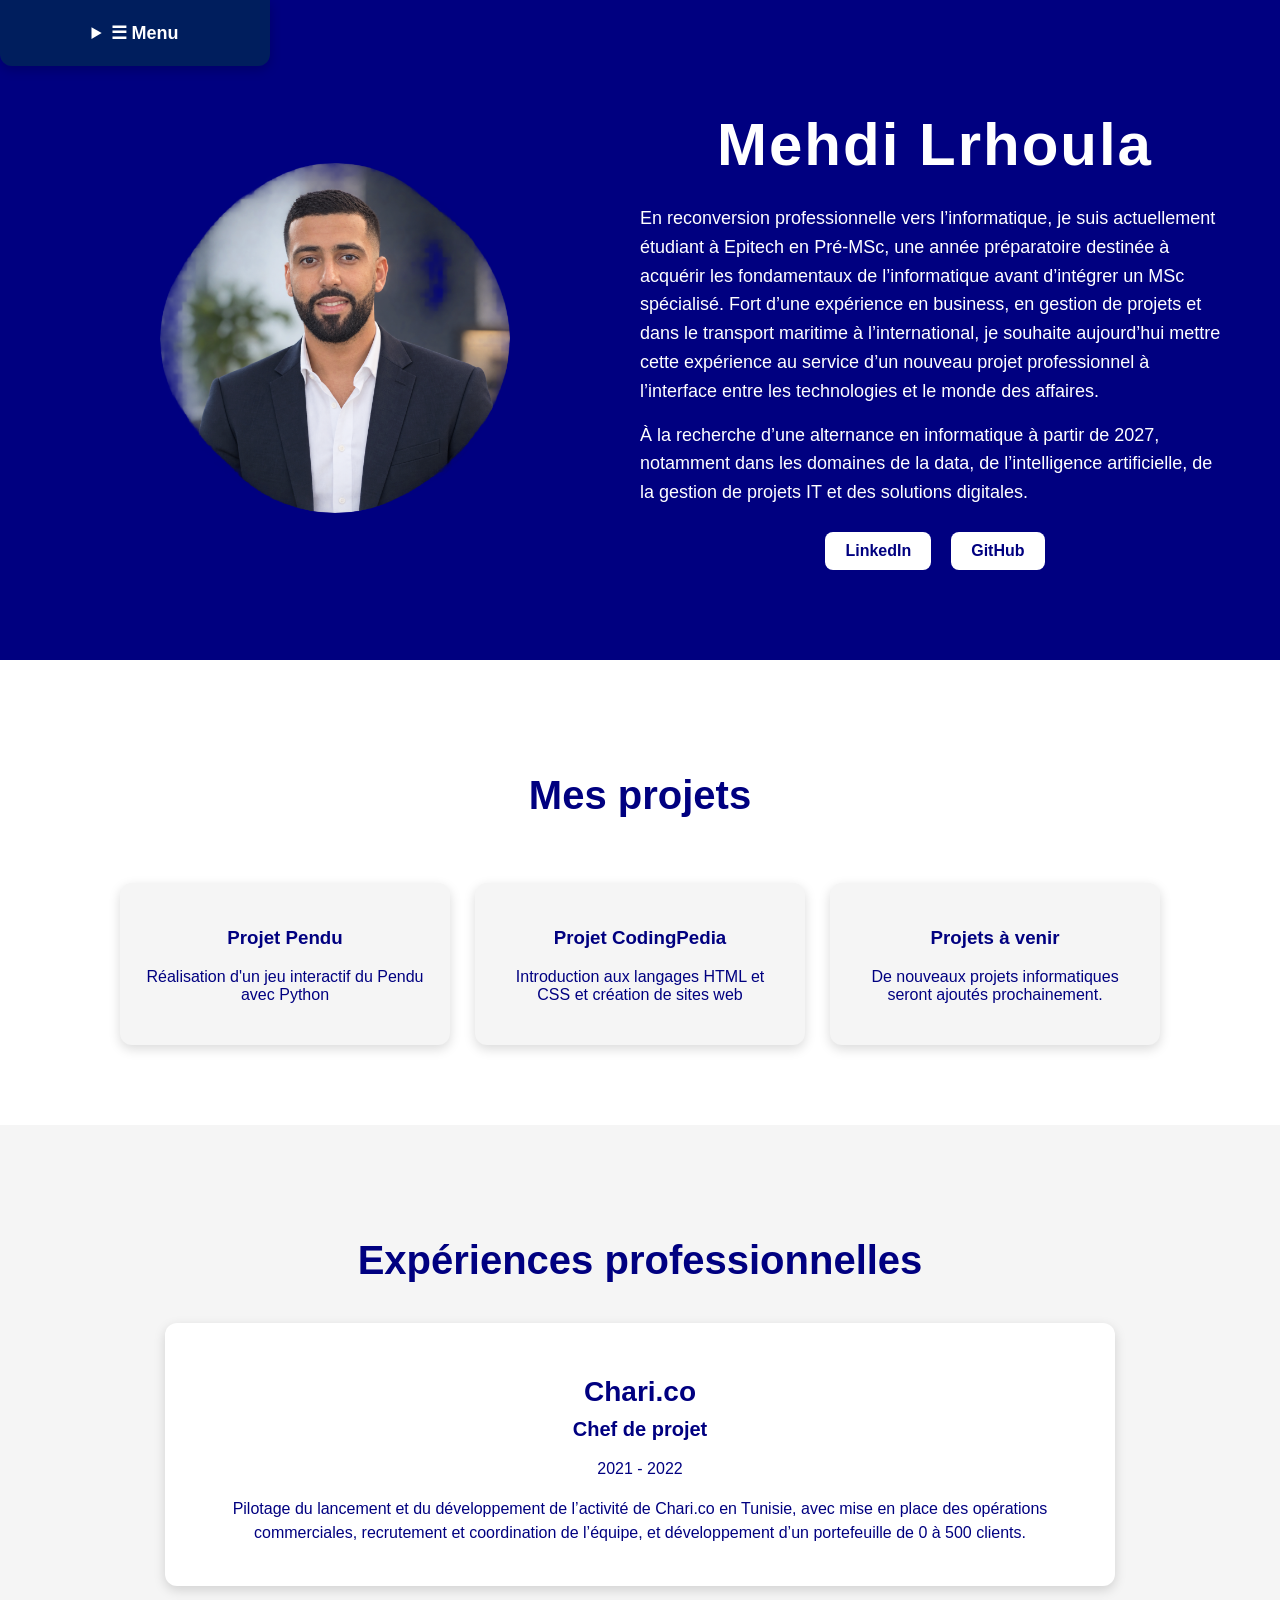
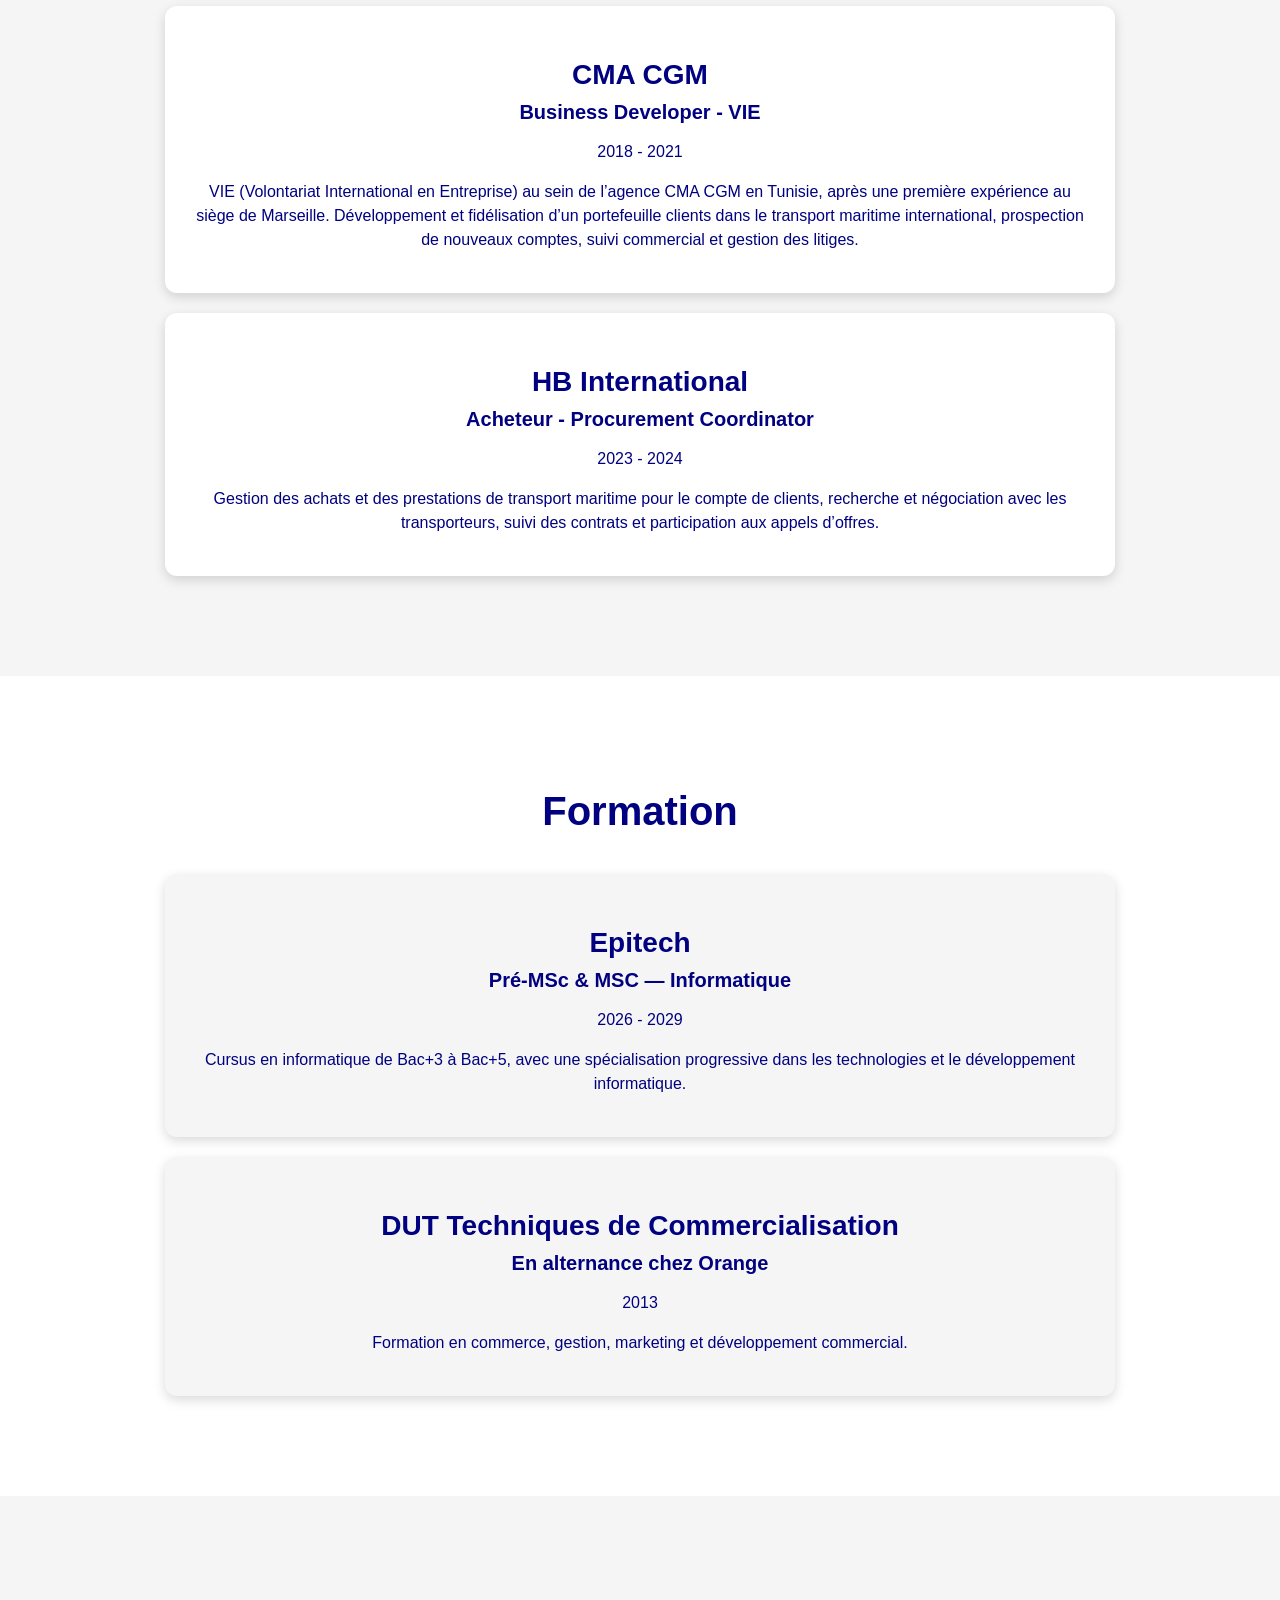
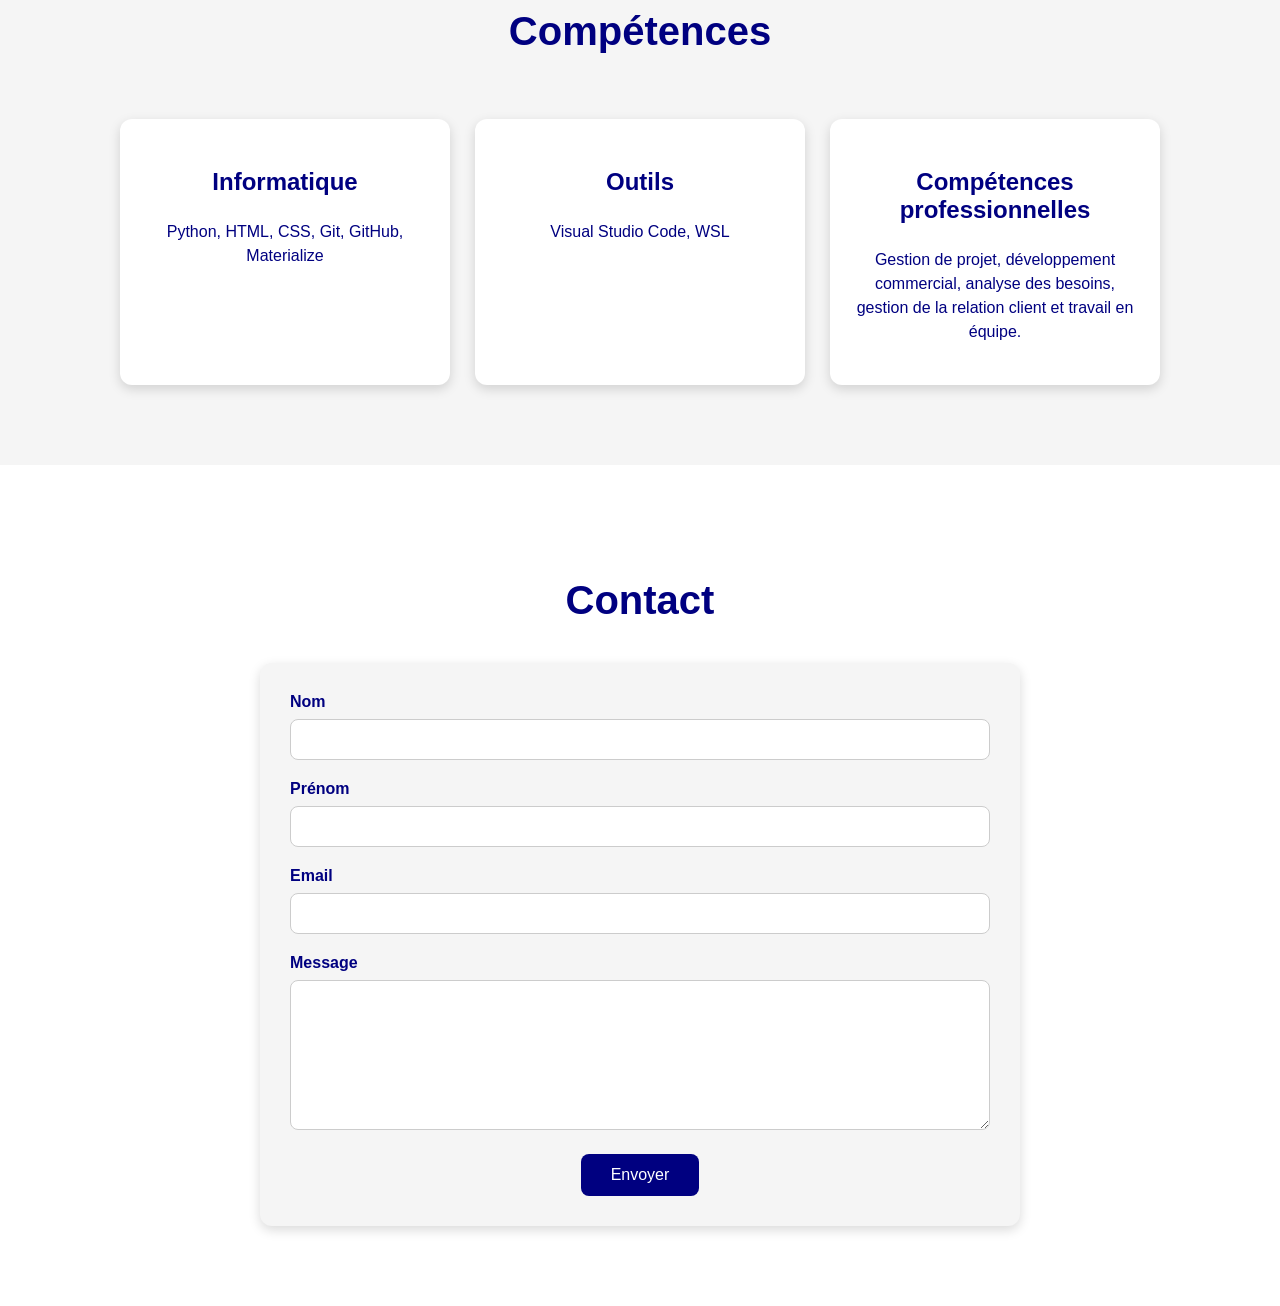
==== commit df9ce174: "Add CSS" ====
--- a/cv.html
+++ b/cv.html
@@ -13,7 +13,7 @@
 <body>
     <nav>
         <details>
-        <summary>☰ Menu</summary>
+            <summary>☰ Menu</summary>
             <a href="#presentation">Accueil</a>
             <a href="#projets">Mes projets</a>
             <a href="#experiences">Mes expériences</a>
@@ -22,20 +22,32 @@
             <a href="#contact">Me contacter</a>
         </details>
     </nav>
+
     <section id="presentation" class="presentation">
         <div class="presentation-flex">
             <div class="presentation-photo">
                 <img src="images/cv chat gpt.png" alt="Photo de Mehdi Lrhoula">
             </div>
+
             <div class="presentation-contenu">
                 <h1>Mehdi Lrhoula</h1>
-                <p>En reconversion professionnelle vers l’informatique, je suis actuellement étudiant à Epitech en
+
+                <p>
+                    En reconversion professionnelle vers l’informatique, je suis actuellement étudiant à Epitech en
                     Pré-MSc, une année préparatoire destinée à acquérir les fondamentaux de l’informatique avant
                     d’intégrer un MSc spécialisé. Fort d’une expérience en business, en gestion de projets et dans le
                     transport maritime à l’international, je souhaite aujourd’hui mettre cette expérience au service
-                    d’un nouveau projet professionnel à l’interface entre les technologies et le monde des affaires.</p>
-                <p>À la recherche d’une alternance en informatique à partir de 2027, notamment dans les domaines de la
-                    data, de l’intelligence artificielle, de la gestion de projets IT et des solutions digitales.</p>
+                    d’un nouveau projet professionnel à l’interface entre les technologies et le monde des affaires.
+                </p>
+
+                <p>
+                    À la recherche d’une alternance en informatique à partir de 2027, notamment dans les domaines de la
+                    data, de l’intelligence artificielle, de la gestion de projets IT et des solutions digitales.
+                </p>
+                <div class="liens-profil">
+                    <a href="https://www.linkedin.com/in/mehdi-lrhoula-2734bb175/" target="_blank">LinkedIn</a>
+                    <a href="https://github.com/Mehdilrhoula" target="_blank">GitHub</a>
+                </div>
             </div>
         </div>
     </section>
@@ -48,12 +60,12 @@
             <p>Réalisation d'un jeu interactif du Pendu avec Python</p>
 
             <div class="pendu-animation">
-            <div class="potence"></div>
-            <div class="corde"></div>
-            <div class="tete"></div>
-            <div class="corps"></div>
-            <div class="bras"></div>
-            <div class="jambes"></div>
+                <div class="potence"></div>
+                <div class="corde"></div>
+                <div class="tete"></div>
+                <div class="corps"></div>
+                <div class="bras"></div>
+                <div class="jambes"></div>
             </div>
         </article>
 
@@ -75,27 +87,33 @@
             <h3>Chari.co</h3>
             <h4>Chef de projet</h4>
             <p>2021 - 2022</p>
-            <p>Pilotage du lancement et du développement de l’activité de Chari.co en Tunisie, avec mise en place des
+            <p>
+                Pilotage du lancement et du développement de l’activité de Chari.co en Tunisie, avec mise en place des
                 opérations commerciales, recrutement et coordination de l’équipe, et développement d’un portefeuille de
-                0 à 500 clients.</p>
+                0 à 500 clients.
+            </p>
         </article>
 
         <article>
             <h3>CMA CGM</h3>
             <h4>Business Developer - VIE</h4>
             <p>2018 - 2021</p>
-            <p>VIE (Volontariat International en Entreprise) au sein de l’agence CMA CGM en Tunisie, après une première
+            <p>
+                VIE (Volontariat International en Entreprise) au sein de l’agence CMA CGM en Tunisie, après une première
                 expérience au siège de Marseille. Développement et fidélisation d’un portefeuille clients dans le
                 transport maritime international, prospection de nouveaux comptes, suivi commercial et gestion des
-                litiges.</p>
+                litiges.
+            </p>
         </article>
 
         <article>
             <h3>HB International</h3>
             <h4>Acheteur - Procurement Coordinator</h4>
             <p>2023 - 2024</p>
-            <p>Gestion des achats et des prestations de transport maritime pour le compte de clients, recherche et
-                négociation avec les transporteurs, suivi des contrats et participation aux appels d’offres.</p>
+            <p>
+                Gestion des achats et des prestations de transport maritime pour le compte de clients, recherche et
+                négociation avec les transporteurs, suivi des contrats et participation aux appels d’offres.
+            </p>
         </article>
     </section>
 
@@ -106,8 +124,10 @@
             <h3>Epitech</h3>
             <h4>Pré-MSc & MSC — Informatique</h4>
             <p>2026 - 2029</p>
-            <p>Cursus en informatique de Bac+3 à Bac+5, avec une spécialisation progressive dans les technologies et le
-                développement informatique.</p>
+            <p>
+                Cursus en informatique de Bac+3 à Bac+5, avec une spécialisation progressive dans les technologies et le
+                développement informatique.
+            </p>
         </article>
 
         <article>
@@ -117,6 +137,7 @@
             <p>Formation en commerce, gestion, marketing et développement commercial.</p>
         </article>
     </section>
+
     <section id="competences">
         <h2>Compétences</h2>
 
@@ -132,10 +153,13 @@
 
         <article>
             <h3>Compétences professionnelles</h3>
-            <p>Gestion de projet, développement commercial, analyse des besoins, gestion de la relation client et
-                travail en équipe.</p>
+            <p>
+                Gestion de projet, développement commercial, analyse des besoins, gestion de la relation client et
+                travail en équipe.
+            </p>
         </article>
     </section>
+
     <section id="contact">
         <h2>Contact</h2>
 
--- a/format.css
+++ b/format.css
@@ -49,10 +49,6 @@
     margin: 0;
 }
 
-/* =========================
-   ANIMATION GÉNÉRALE
-   ========================= */
-
 section {
     animation: apparition-scroll linear both;
     animation-timeline: view();
@@ -70,10 +66,6 @@
         transform: translateY(0);
     }
 }
-
-/* =========================
-   PRÉSENTATION
-   ========================= */
 
 .presentation {
     background-color: navy;
@@ -128,9 +120,29 @@
     box-shadow: 0 10px 30px rgba(255, 255, 255, 0.25);
 }
 
-/* =========================
-   PROJETS
-   ========================= */
+.liens-profil {
+    display: flex;
+    justify-content: center;
+    gap: 20px;
+    margin-top: 25px;
+}
+
+.liens-profil a {
+    display: inline-block;
+    padding: 10px 20px;
+    background-color: white;
+    color: navy;
+    text-decoration: none;
+    border-radius: 8px;
+    font-weight: bold;
+    transition: transform 0.3s ease, background-color 0.3s ease, color 0.3s ease;
+}
+
+.liens-profil a:hover {
+    transform: scale(1.08);
+    background-color: #008cff;
+    color: white;
+}
 
 #projets {
     background-color: white;
@@ -162,10 +174,6 @@
     box-shadow: 0 12px 25px rgba(0, 0, 0, 0.2);
 }
 
-/* =========================
-   ANIMATION PENDU
-   ========================= */
-
 .projet-pendu {
     position: relative;
     overflow: visible;
@@ -188,8 +196,6 @@
     visibility: visible;
 }
 
-/* Potence */
-
 .potence {
     position: absolute;
     width: 100px;
@@ -210,8 +216,6 @@
     top: 0;
 }
 
-/* Corde */
-
 .corde {
     position: absolute;
     width: 4px;
@@ -221,8 +225,6 @@
     left: 121px;
     opacity: 0;
 }
-
-/* Tête */
 
 .tete {
     position: absolute;
@@ -235,8 +237,6 @@
     opacity: 0;
 }
 
-/* Corps */
-
 .corps {
     position: absolute;
     width: 4px;
@@ -247,8 +247,6 @@
     opacity: 0;
 }
 
-/* Bras */
-
 .bras {
     position: absolute;
     width: 55px;
@@ -258,8 +256,6 @@
     left: 95px;
     opacity: 0;
 }
-
-/* Jambes */
 
 .jambes {
     position: absolute;
@@ -272,8 +268,6 @@
     opacity: 0;
 }
 
-/* Apparition progressive du Pendu */
-
 .projet-pendu:hover .potence {
     animation: apparition 0.4s ease 0s both;
 }
@@ -307,10 +301,6 @@
         opacity: 1;
     }
 }
-
-/* =========================
-   EXPÉRIENCES
-   ========================= */
 
 #experiences {
     background-color: #f5f5f5;
@@ -351,10 +341,6 @@
 #experiences article p {
     line-height: 1.5;
 }
-
-/* =========================
-   FORMATION
-   ========================= */
 
 #formation {
     background-color: white;
@@ -396,10 +382,6 @@
     line-height: 1.5;
 }
 
-/* =========================
-   COMPÉTENCES
-   ========================= */
-
 #competences {
     background-color: #f5f5f5;
     text-align: center;
@@ -437,10 +419,6 @@
 #competences article p {
     line-height: 1.5;
 }
-
-/* =========================
-   CONTACT
-   ========================= */
 
 #contact {
     background-color: white;
@@ -509,10 +487,6 @@
     background-color: #000066;
 }
 
-/* =========================
-   TABLETTE
-   ========================= */
-
 @media (max-width: 768px) {
 
     nav {
@@ -570,8 +544,6 @@
         width: 100%;
         box-sizing: border-box;
     }
-
-    /* On évite que le Pendu sorte de l'écran */
 
     .pendu-animation {
         position: relative;
@@ -582,10 +554,6 @@
     }
 }
 
-/* =========================
-   TÉLÉPHONE
-   ========================= */
-
 @media (max-width: 600px) {
 
     nav {
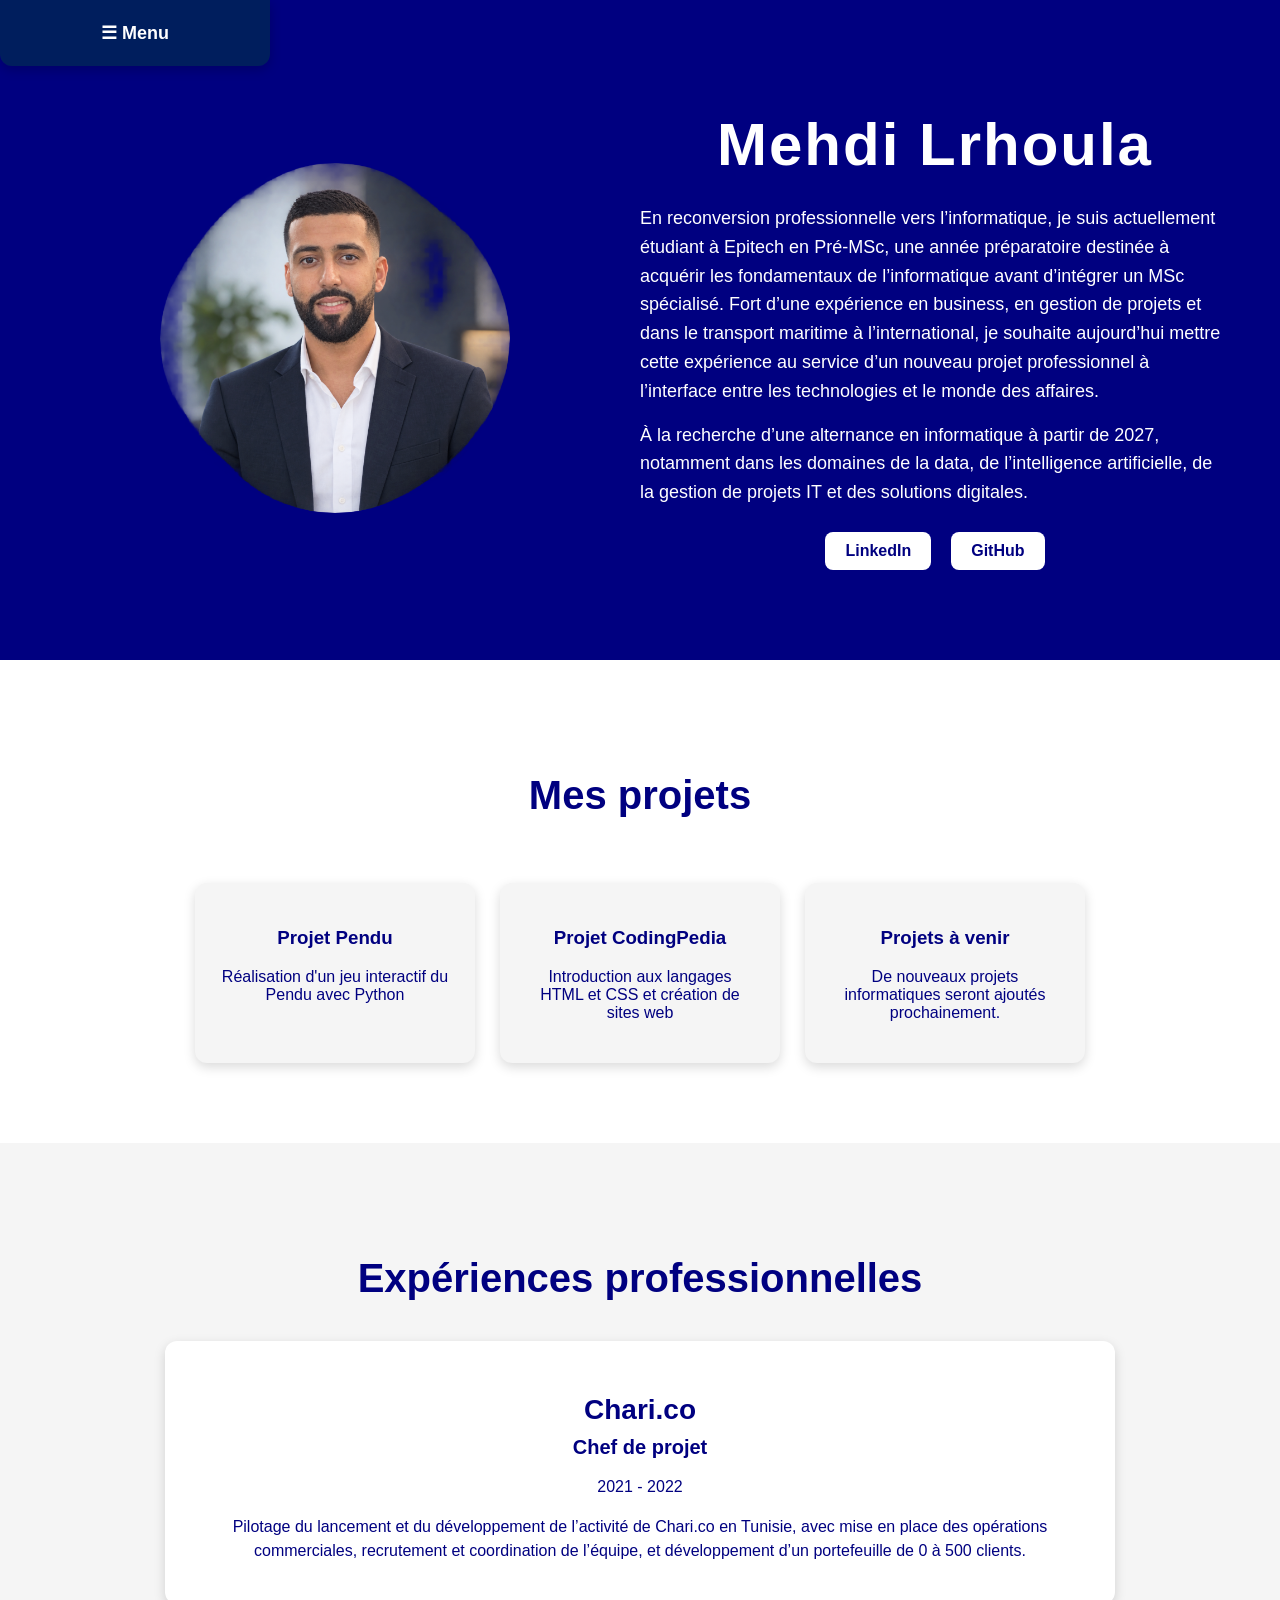
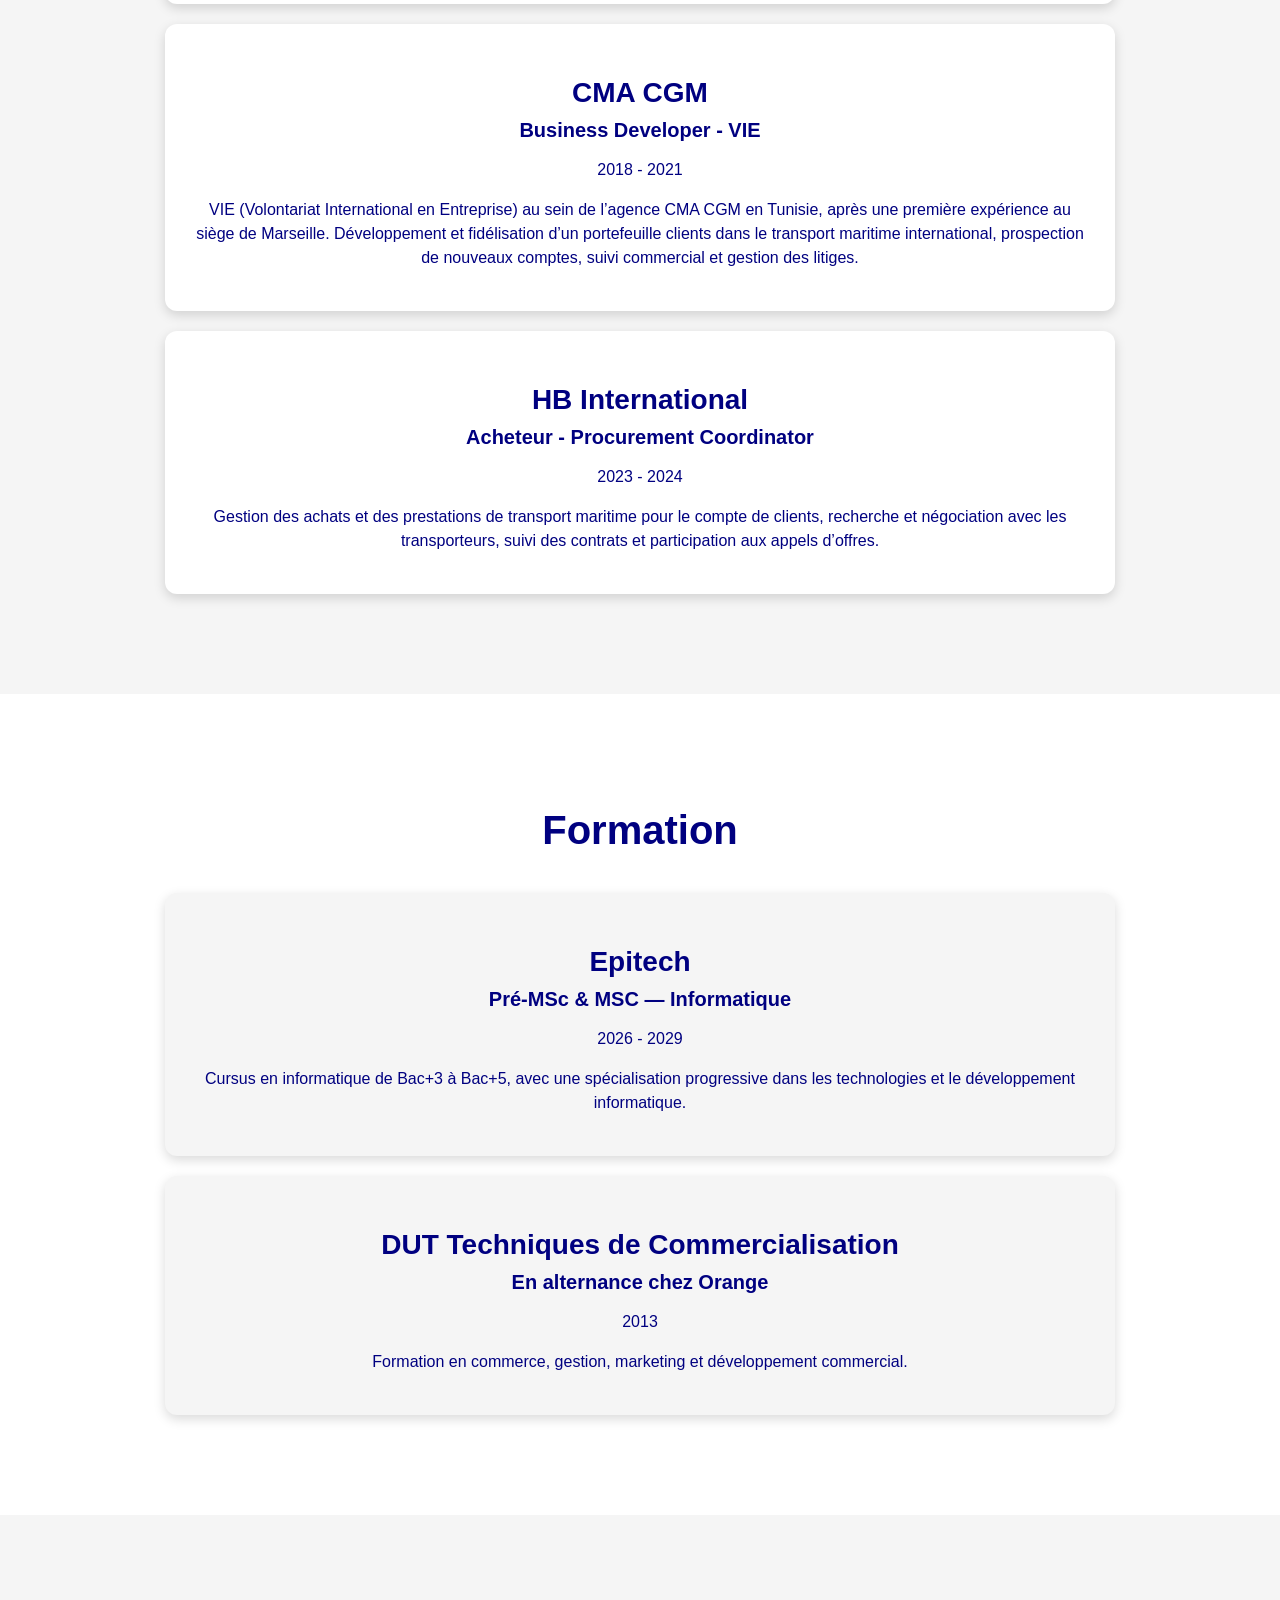
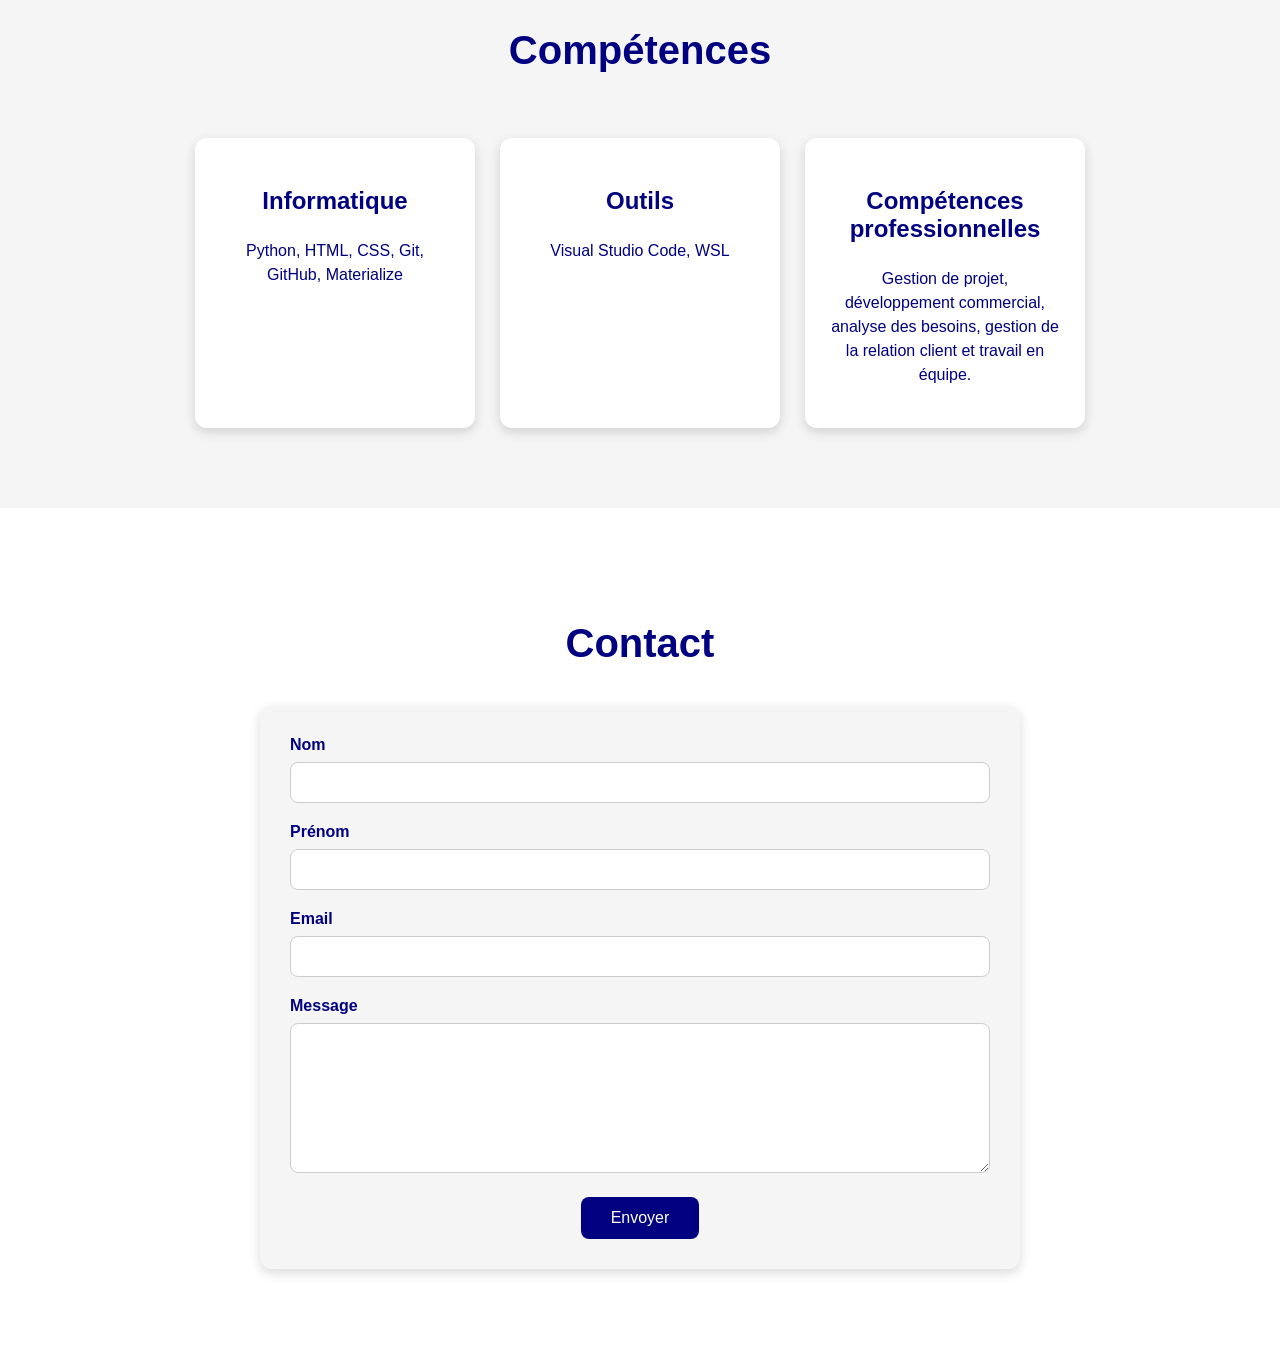
==== commit 49fb0dc8: "complete recommandation" ====
--- a/cv.html
+++ b/cv.html
@@ -1,184 +1,184 @@
-<!DOCTYPE html>
-<html lang="fr-FR">
-
-<head>
-    <meta charset="UTF-8">
-    <meta name="viewport" content="width=device-width, initial-scale=1.0">
-
-    <title>Resume Mehdi Lrhoula</title>
-
-    <link rel="stylesheet" href="format.css">
-</head>
-
-<body>
-    <nav>
-        <details>
-            <summary>☰ Menu</summary>
-            <a href="#presentation">Accueil</a>
-            <a href="#projets">Mes projets</a>
-            <a href="#experiences">Mes expériences</a>
-            <a href="#formation">Ma formation</a>
-            <a href="#competences">Mes compétences</a>
-            <a href="#contact">Me contacter</a>
-        </details>
-    </nav>
-
-    <section id="presentation" class="presentation">
-        <div class="presentation-flex">
-            <div class="presentation-photo">
-                <img src="images/cv chat gpt.png" alt="Photo de Mehdi Lrhoula">
-            </div>
-
-            <div class="presentation-contenu">
-                <h1>Mehdi Lrhoula</h1>
-
-                <p>
-                    En reconversion professionnelle vers l’informatique, je suis actuellement étudiant à Epitech en
-                    Pré-MSc, une année préparatoire destinée à acquérir les fondamentaux de l’informatique avant
-                    d’intégrer un MSc spécialisé. Fort d’une expérience en business, en gestion de projets et dans le
-                    transport maritime à l’international, je souhaite aujourd’hui mettre cette expérience au service
-                    d’un nouveau projet professionnel à l’interface entre les technologies et le monde des affaires.
-                </p>
-
-                <p>
-                    À la recherche d’une alternance en informatique à partir de 2027, notamment dans les domaines de la
-                    data, de l’intelligence artificielle, de la gestion de projets IT et des solutions digitales.
-                </p>
-                <div class="liens-profil">
-                    <a href="https://www.linkedin.com/in/mehdi-lrhoula-2734bb175/" target="_blank">LinkedIn</a>
-                    <a href="https://github.com/Mehdilrhoula" target="_blank">GitHub</a>
-                </div>
-            </div>
-        </div>
-    </section>
-
-    <section id="projets">
-        <h2>Mes projets</h2>
-
-        <article class="projet-pendu">
-            <h3>Projet Pendu</h3>
-            <p>Réalisation d'un jeu interactif du Pendu avec Python</p>
-
-            <div class="pendu-animation">
-                <div class="potence"></div>
-                <div class="corde"></div>
-                <div class="tete"></div>
-                <div class="corps"></div>
-                <div class="bras"></div>
-                <div class="jambes"></div>
-            </div>
-        </article>
-
-        <article>
-            <h3>Projet CodingPedia</h3>
-            <p>Introduction aux langages HTML et CSS et création de sites web</p>
-        </article>
-
-        <article>
-            <h3>Projets à venir</h3>
-            <p>De nouveaux projets informatiques seront ajoutés prochainement.</p>
-        </article>
-    </section>
-
-    <section id="experiences">
-        <h2>Expériences professionnelles</h2>
-
-        <article>
-            <h3>Chari.co</h3>
-            <h4>Chef de projet</h4>
-            <p>2021 - 2022</p>
-            <p>
-                Pilotage du lancement et du développement de l’activité de Chari.co en Tunisie, avec mise en place des
-                opérations commerciales, recrutement et coordination de l’équipe, et développement d’un portefeuille de
-                0 à 500 clients.
-            </p>
-        </article>
-
-        <article>
-            <h3>CMA CGM</h3>
-            <h4>Business Developer - VIE</h4>
-            <p>2018 - 2021</p>
-            <p>
-                VIE (Volontariat International en Entreprise) au sein de l’agence CMA CGM en Tunisie, après une première
-                expérience au siège de Marseille. Développement et fidélisation d’un portefeuille clients dans le
-                transport maritime international, prospection de nouveaux comptes, suivi commercial et gestion des
-                litiges.
-            </p>
-        </article>
-
-        <article>
-            <h3>HB International</h3>
-            <h4>Acheteur - Procurement Coordinator</h4>
-            <p>2023 - 2024</p>
-            <p>
-                Gestion des achats et des prestations de transport maritime pour le compte de clients, recherche et
-                négociation avec les transporteurs, suivi des contrats et participation aux appels d’offres.
-            </p>
-        </article>
-    </section>
-
-    <section id="formation">
-        <h2>Formation</h2>
-
-        <article>
-            <h3>Epitech</h3>
-            <h4>Pré-MSc & MSC — Informatique</h4>
-            <p>2026 - 2029</p>
-            <p>
-                Cursus en informatique de Bac+3 à Bac+5, avec une spécialisation progressive dans les technologies et le
-                développement informatique.
-            </p>
-        </article>
-
-        <article>
-            <h3>DUT Techniques de Commercialisation</h3>
-            <h4>En alternance chez Orange</h4>
-            <p>2013</p>
-            <p>Formation en commerce, gestion, marketing et développement commercial.</p>
-        </article>
-    </section>
-
-    <section id="competences">
-        <h2>Compétences</h2>
-
-        <article>
-            <h3>Informatique</h3>
-            <p>Python, HTML, CSS, Git, GitHub, Materialize</p>
-        </article>
-
-        <article>
-            <h3>Outils</h3>
-            <p>Visual Studio Code, WSL</p>
-        </article>
-
-        <article>
-            <h3>Compétences professionnelles</h3>
-            <p>
-                Gestion de projet, développement commercial, analyse des besoins, gestion de la relation client et
-                travail en équipe.
-            </p>
-        </article>
-    </section>
-
-    <section id="contact">
-        <h2>Contact</h2>
-
-        <form>
-            <label for="nom">Nom</label>
-            <input type="text" id="nom" name="nom" required>
-
-            <label for="prenom">Prénom</label>
-            <input type="text" id="prenom" name="prenom" required>
-
-            <label for="email">Email</label>
-            <input type="email" id="email" name="email" required>
-
-            <label for="message">Message</label>
-            <textarea id="message" name="message"></textarea>
-
-            <button type="submit">Envoyer</button>
-        </form>
-    </section>
-</body>
-
+<!DOCTYPE html>
+<html lang="fr-FR">
+
+<head>
+    <meta charset="UTF-8">
+    <meta name="viewport" content="width=device-width, initial-scale=1.0">
+
+    <title>Resume Mehdi Lrhoula</title>
+
+    <link rel="stylesheet" href="format.css">
+</head>
+
+<body>
+    <nav>
+        <details>
+            <summary>☰ Menu</summary>
+            <a href="#presentation">Accueil</a>
+            <a href="#projets">Mes projets</a>
+            <a href="#experiences">Mes expériences</a>
+            <a href="#formation">Ma formation</a>
+            <a href="#competences">Mes compétences</a>
+            <a href="#contact">Me contacter</a>
+        </details>
+    </nav>
+
+    <section id="presentation" class="presentation">
+        <div class="presentation-flex">
+            <div class="presentation-photo">
+                <img src="images/cv chat gpt.png" alt="Photo de Mehdi Lrhoula">
+            </div>
+
+            <div class="presentation-contenu">
+                <h1>Mehdi Lrhoula</h1>
+
+                <p>
+                    En reconversion professionnelle vers l’informatique, je suis actuellement étudiant à Epitech en
+                    Pré-MSc, une année préparatoire destinée à acquérir les fondamentaux de l’informatique avant
+                    d’intégrer un MSc spécialisé. Fort d’une expérience en business, en gestion de projets et dans le
+                    transport maritime à l’international, je souhaite aujourd’hui mettre cette expérience au service
+                    d’un nouveau projet professionnel à l’interface entre les technologies et le monde des affaires.
+                </p>
+
+                <p>
+                    À la recherche d’une alternance en informatique à partir de 2027, notamment dans les domaines de la
+                    data, de l’intelligence artificielle, de la gestion de projets IT et des solutions digitales.
+                </p>
+                <div class="liens-profil">
+                    <a href="https://www.linkedin.com/in/mehdi-lrhoula-2734bb175/" target="_blank">LinkedIn</a>
+                    <a href="https://github.com/Mehdilrhoula" target="_blank">GitHub</a>
+                </div>
+            </div>
+        </div>
+    </section>
+
+    <section id="projets">
+        <h2>Mes projets</h2>
+
+        <article class="projet-pendu">
+            <h3>Projet Pendu</h3>
+            <p>Réalisation d'un jeu interactif du Pendu avec Python</p>
+
+            <div class="pendu-animation">
+                <div class="potence"></div>
+                <div class="corde"></div>
+                <div class="tete"></div>
+                <div class="corps"></div>
+                <div class="bras"></div>
+                <div class="jambes"></div>
+            </div>
+        </article>
+
+        <article>
+            <h3>Projet CodingPedia</h3>
+            <p>Introduction aux langages HTML et CSS et création de sites web</p>
+        </article>
+
+        <article>
+            <h3>Projets à venir</h3>
+            <p>De nouveaux projets informatiques seront ajoutés prochainement.</p>
+        </article>
+    </section>
+
+    <section id="experiences">
+        <h2>Expériences professionnelles</h2>
+
+        <article>
+            <h3>Chari.co</h3>
+            <h4>Chef de projet</h4>
+            <p>2021 - 2022</p>
+            <p>
+                Pilotage du lancement et du développement de l’activité de Chari.co en Tunisie, avec mise en place des
+                opérations commerciales, recrutement et coordination de l’équipe, et développement d’un portefeuille de
+                0 à 500 clients.
+            </p>
+        </article>
+
+        <article>
+            <h3>CMA CGM</h3>
+            <h4>Business Developer - VIE</h4>
+            <p>2018 - 2021</p>
+            <p>
+                VIE (Volontariat International en Entreprise) au sein de l’agence CMA CGM en Tunisie, après une première
+                expérience au siège de Marseille. Développement et fidélisation d’un portefeuille clients dans le
+                transport maritime international, prospection de nouveaux comptes, suivi commercial et gestion des
+                litiges.
+            </p>
+        </article>
+
+        <article>
+            <h3>HB International</h3>
+            <h4>Acheteur - Procurement Coordinator</h4>
+            <p>2023 - 2024</p>
+            <p>
+                Gestion des achats et des prestations de transport maritime pour le compte de clients, recherche et
+                négociation avec les transporteurs, suivi des contrats et participation aux appels d’offres.
+            </p>
+        </article>
+    </section>
+
+    <section id="formation">
+        <h2>Formation</h2>
+
+        <article>
+            <h3>Epitech</h3>
+            <h4>Pré-MSc & MSC — Informatique</h4>
+            <p>2026 - 2029</p>
+            <p>
+                Cursus en informatique de Bac+3 à Bac+5, avec une spécialisation progressive dans les technologies et le
+                développement informatique.
+            </p>
+        </article>
+
+        <article>
+            <h3>DUT Techniques de Commercialisation</h3>
+            <h4>En alternance chez Orange</h4>
+            <p>2013</p>
+            <p>Formation en commerce, gestion, marketing et développement commercial.</p>
+        </article>
+    </section>
+
+    <section id="competences">
+        <h2>Compétences</h2>
+
+        <article>
+            <h3>Informatique</h3>
+            <p>Python, HTML, CSS, Git, GitHub, Materialize</p>
+        </article>
+
+        <article>
+            <h3>Outils</h3>
+            <p>Visual Studio Code, WSL</p>
+        </article>
+
+        <article>
+            <h3>Compétences professionnelles</h3>
+            <p>
+                Gestion de projet, développement commercial, analyse des besoins, gestion de la relation client et
+                travail en équipe.
+            </p>
+        </article>
+    </section>
+
+    <section id="contact">
+        <h2>Contact</h2>
+
+        <form>
+            <label for="nom">Nom</label>
+            <input type="text" id="nom" name="nom" required>
+
+            <label for="prenom">Prénom</label>
+            <input type="text" id="prenom" name="prenom" required>
+
+            <label for="email">Email</label>
+            <input type="email" id="email" name="email" required>
+
+            <label for="message">Message</label>
+            <textarea id="message" name="message"></textarea>
+
+            <button type="submit">Envoyer</button>
+        </form>
+    </section>
+</body>
+
 </html>
--- a/format.css
+++ b/format.css
@@ -1,595 +1,634 @@
-nav {
-    background-color: rgba(0, 32, 91, 0.95);
-    padding: 10px;
-    text-align: center;
-    position: fixed;
-    top: 0;
-    left: 0;
-    z-index: 1000;
-    width: 250px;
-    border-radius: 0 0 12px 12px;
-    box-shadow: 0 4px 12px rgba(0, 0, 0, 0.2);
-}
-
-nav a {
-    display: block;
-    padding: 12px 15px;
-    color: white;
-    text-decoration: none;
-    transition: background-color 0.3s ease, transform 0.3s ease;
-    white-space: normal;
-}
-
-nav a:hover {
-    background-color: rgba(255, 255, 255, 0.2);
-    transform: translateX(5px);
-}
-
-nav summary {
-    cursor: pointer;
-    padding: 12px 15px;
-    font-weight: bold;
-    color: white;
-    font-size: 18px;
-    transition: background-color 0.3s ease;
-}
-
-nav summary:hover {
-    background-color: rgba(255, 255, 255, 0.2);
-}
-
-html {
-    scroll-behavior: smooth;
-}
-
-body {
-    font-family: Arial, Helvetica, sans-serif;
-    background-color: white;
-    color: navy;
-    margin: 0;
-}
-
-section {
-    animation: apparition-scroll linear both;
-    animation-timeline: view();
-    animation-range: entry 0% cover 30%;
-}
-
-@keyframes apparition-scroll {
-    from {
-        opacity: 0;
-        transform: translateY(50px);
-    }
-
-    to {
-        opacity: 1;
-        transform: translateY(0);
-    }
-}
-
-.presentation {
-    background-color: navy;
-    color: white;
-    padding: 80px 20px 60px;
-}
-
-.presentation-contenu {
-    margin: 20px auto;
-    max-width: 1000px;
-    padding: 10px;
-    flex: 1;
-}
-
-.presentation h1 {
-    font-size: 60px;
-    text-align: center;
-    margin-top: 0;
-    margin-bottom: 25px;
-    font-weight: bold;
-    letter-spacing: 2px;
-}
-
-.presentation p {
-    font-size: 18px;
-    line-height: 1.6;
-    max-width: 700px;
-    margin: 15px auto;
-}
-
-.presentation-flex {
-    display: flex;
-    align-items: center;
-    max-width: 1200px;
-    margin: auto;
-}
-
-.presentation-photo {
-    flex: 1;
-    text-align: center;
-}
-
-.presentation-photo img {
-    width: 100%;
-    max-width: 350px;
-    border-radius: 50%;
-    transition: transform 0.5s ease, box-shadow 0.5s ease;
-}
-
-.presentation-photo img:hover {
-    transform: scale(1.05) rotate(2deg);
-    box-shadow: 0 10px 30px rgba(255, 255, 255, 0.25);
-}
-
-.liens-profil {
-    display: flex;
-    justify-content: center;
-    gap: 20px;
-    margin-top: 25px;
-}
-
-.liens-profil a {
-    display: inline-block;
-    padding: 10px 20px;
-    background-color: white;
-    color: navy;
-    text-decoration: none;
-    border-radius: 8px;
-    font-weight: bold;
-    transition: transform 0.3s ease, background-color 0.3s ease, color 0.3s ease;
-}
-
-.liens-profil a:hover {
-    transform: scale(1.08);
-    background-color: #008cff;
-    color: white;
-}
-
-#projets {
-    background-color: white;
-    text-align: center;
-    display: flex;
-    flex-wrap: wrap;
-    justify-content: center;
-    gap: 25px;
-    padding: 80px 20px;
-}
-
-#projets h2 {
-    font-size: 40px;
-    margin-bottom: 40px;
-    width: 100%;
-}
-
-#projets article {
-    background-color: #f5f5f5;
-    padding: 25px;
-    border-radius: 12px;
-    box-shadow: 0 4px 12px rgba(0, 0, 0, 0.15);
-    width: 280px;
-    transition: transform 0.3s ease, box-shadow 0.3s ease;
-}
-
-#projets article:hover {
-    transform: scale(1.05) translateY(-5px);
-    box-shadow: 0 12px 25px rgba(0, 0, 0, 0.2);
-}
-
-.projet-pendu {
-    position: relative;
-    overflow: visible;
-}
-
-.pendu-animation {
-    position: absolute;
-    top: 100%;
-    left: 50%;
-    width: 150px;
-    height: 180px;
-    transform: translateX(-50%);
-    opacity: 0;
-    visibility: hidden;
-    z-index: 10;
-}
-
-.projet-pendu:hover .pendu-animation {
-    opacity: 1;
-    visibility: visible;
-}
-
-.potence {
-    position: absolute;
-    width: 100px;
-    height: 8px;
-    background-color: navy;
-    top: 10px;
-    left: 25px;
-    opacity: 0;
-}
-
-.potence::before {
-    content: "";
-    position: absolute;
-    width: 8px;
-    height: 150px;
-    background-color: navy;
-    left: 0;
-    top: 0;
-}
-
-.corde {
-    position: absolute;
-    width: 4px;
-    height: 35px;
-    background-color: navy;
-    top: 18px;
-    left: 121px;
-    opacity: 0;
-}
-
-.tete {
-    position: absolute;
-    width: 30px;
-    height: 30px;
-    border: 4px solid navy;
-    border-radius: 50%;
-    top: 48px;
-    left: 106px;
-    opacity: 0;
-}
-
-.corps {
-    position: absolute;
-    width: 4px;
-    height: 55px;
-    background-color: navy;
-    top: 82px;
-    left: 121px;
-    opacity: 0;
-}
-
-.bras {
-    position: absolute;
-    width: 55px;
-    height: 4px;
-    background-color: navy;
-    top: 95px;
-    left: 95px;
-    opacity: 0;
-}
-
-.jambes {
-    position: absolute;
-    width: 55px;
-    height: 4px;
-    background-color: navy;
-    top: 135px;
-    left: 95px;
-    transform: rotate(90deg);
-    opacity: 0;
-}
-
-.projet-pendu:hover .potence {
-    animation: apparition 0.4s ease 0s both;
-}
-
-.projet-pendu:hover .corde {
-    animation: apparition 0.4s ease 0.4s both;
-}
-
-.projet-pendu:hover .tete {
-    animation: apparition 0.4s ease 0.8s both;
-}
-
-.projet-pendu:hover .corps {
-    animation: apparition 0.4s ease 1.2s both;
-}
-
-.projet-pendu:hover .bras {
-    animation: apparition 0.4s ease 1.6s both;
-}
-
-.projet-pendu:hover .jambes {
-    animation: apparition 0.4s ease 2s both;
-}
-
-@keyframes apparition {
-    from {
-        opacity: 0;
-    }
-
-    to {
-        opacity: 1;
-    }
-}
-
-#experiences {
-    background-color: #f5f5f5;
-    text-align: center;
-    padding: 80px 20px;
-}
-
-#experiences h2 {
-    font-size: 40px;
-    margin-bottom: 40px;
-}
-
-#experiences article {
-    background-color: white;
-    padding: 25px;
-    margin: 20px auto;
-    max-width: 900px;
-    border-radius: 12px;
-    box-shadow: 0 4px 12px rgba(0, 0, 0, 0.15);
-    transition: transform 0.3s ease, box-shadow 0.3s ease;
-}
-
-#experiences article:hover {
-    transform: translateY(-8px);
-    box-shadow: 0 12px 25px rgba(0, 0, 0, 0.2);
-}
-
-#experiences article h3 {
-    font-size: 28px;
-    margin-bottom: 10px;
-}
-
-#experiences article h4 {
-    font-size: 20px;
-    margin: 10px 0;
-}
-
-#experiences article p {
-    line-height: 1.5;
-}
-
-#formation {
-    background-color: white;
-    text-align: center;
-    padding: 80px 20px;
-}
-
-#formation h2 {
-    font-size: 40px;
-    margin-bottom: 40px;
-}
-
-#formation article {
-    background-color: #f5f5f5;
-    padding: 25px;
-    margin: 20px auto;
-    max-width: 900px;
-    border-radius: 12px;
-    box-shadow: 0 4px 12px rgba(0, 0, 0, 0.15);
-    transition: transform 0.3s ease, box-shadow 0.3s ease;
-}
-
-#formation article:hover {
-    transform: translateY(-8px);
-    box-shadow: 0 12px 25px rgba(0, 0, 0, 0.2);
-}
-
-#formation article h3 {
-    font-size: 28px;
-    margin-bottom: 10px;
-}
-
-#formation article h4 {
-    font-size: 20px;
-    margin: 10px 0;
-}
-
-#formation article p {
-    line-height: 1.5;
-}
-
-#competences {
-    background-color: #f5f5f5;
-    text-align: center;
-    display: flex;
-    flex-wrap: wrap;
-    justify-content: center;
-    gap: 25px;
-    padding: 80px 20px;
-}
-
-#competences h2 {
-    font-size: 40px;
-    margin-bottom: 40px;
-    width: 100%;
-}
-
-#competences article {
-    background-color: white;
-    padding: 25px;
-    border-radius: 12px;
-    box-shadow: 0 4px 12px rgba(0, 0, 0, 0.15);
-    width: 280px;
-    transition: transform 0.3s ease, box-shadow 0.3s ease;
-}
-
-#competences article:hover {
-    transform: scale(1.05) translateY(-5px);
-    box-shadow: 0 12px 25px rgba(0, 0, 0, 0.2);
-}
-
-#competences article h3 {
-    font-size: 24px;
-}
-
-#competences article p {
-    line-height: 1.5;
-}
-
-#contact {
-    background-color: white;
-    text-align: center;
-    padding: 80px 20px;
-}
-
-#contact h2 {
-    font-size: 40px;
-    margin-bottom: 40px;
-}
-
-#contact form {
-    background-color: #f5f5f5;
-    max-width: 700px;
-    margin: 0 auto;
-    padding: 30px;
-    border-radius: 12px;
-    box-shadow: 0 4px 12px rgba(0, 0, 0, 0.15);
-}
-
-#contact label {
-    display: block;
-    text-align: left;
-    margin-bottom: 8px;
-    font-weight: bold;
-}
-
-#contact input,
-#contact textarea {
-    width: 100%;
-    padding: 12px;
-    margin-bottom: 20px;
-    box-sizing: border-box;
-    border: 1px solid #ccc;
-    border-radius: 8px;
-    font-family: Arial, Helvetica, sans-serif;
-    transition: border-color 0.3s ease, box-shadow 0.3s ease;
-}
-
-#contact input:focus,
-#contact textarea:focus {
-    outline: none;
-    border-color: navy;
-    box-shadow: 0 0 8px rgba(0, 0, 128, 0.2);
-}
-
-#contact textarea {
-    min-height: 150px;
-    resize: vertical;
-}
-
-#contact button {
-    padding: 12px 30px;
-    background-color: navy;
-    color: white;
-    border: none;
-    border-radius: 8px;
-    cursor: pointer;
-    font-size: 16px;
-    transition: transform 0.3s ease, background-color 0.3s ease;
-}
-
-#contact button:hover {
-    transform: scale(1.05);
-    background-color: #000066;
-}
-
-@media (max-width: 768px) {
-
-    nav {
-        width: 180px;
-    }
-
-    .presentation {
-        padding: 70px 15px 40px;
-    }
-
-    .presentation h1 {
-        font-size: 42px;
-    }
-
-    .presentation p {
-        font-size: 16px;
-    }
-
-    .presentation-flex {
-        flex-direction: column;
-        align-items: center;
-    }
-
-    .presentation-photo img {
-        max-width: 250px;
-    }
-
-    section h2 {
-        font-size: 32px;
-    }
-
-    #projets article {
-        width: 100%;
-        max-width: 400px;
-        box-sizing: border-box;
-    }
-
-    #competences article {
-        width: 100%;
-        max-width: 400px;
-        box-sizing: border-box;
-    }
-
-    #experiences article {
-        width: 100%;
-        box-sizing: border-box;
-    }
-
-    #formation article {
-        width: 100%;
-        box-sizing: border-box;
-    }
-
-    #contact form {
-        width: 100%;
-        box-sizing: border-box;
-    }
-
-    .pendu-animation {
-        position: relative;
-        top: auto;
-        left: auto;
-        transform: none;
-        margin: 20px auto 0;
-    }
-}
-
-@media (max-width: 600px) {
-
-    nav {
-        width: 120px;
-    }
-
-    nav summary {
-        font-size: 15px;
-    }
-
-    nav a {
-        font-size: 14px;
-        padding: 10px;
-    }
-
-    .presentation h1 {
-        font-size: 34px;
-    }
-
-    .presentation p {
-        font-size: 15px;
-    }
-
-    #projets,
-    #experiences,
-    #formation,
-    #competences,
-    #contact {
-        padding: 60px 15px;
-    }
-
-    #projets h2,
-    #experiences h2,
-    #formation h2,
-    #competences h2,
-    #contact h2 {
-        font-size: 30px;
-    }
+nav {
+    background-color: rgba(0, 32, 91, 0.95);
+    padding: 10px;
+    text-align: center;
+    position: fixed;
+    top: 0;
+    left: 0;
+    z-index: 1000;
+    width: 250px;
+    border-radius: 0 0 12px 12px;
+    box-shadow: 0 4px 12px rgba(0, 0, 0, 0.2);
+}
+
+nav a {
+    display: block;
+    padding: 12px 15px;
+    color: white;
+    text-decoration: none;
+    transition: background-color 0.3s ease, transform 0.3s ease;
+    white-space: normal;
+}
+
+nav a:hover {
+    background-color: rgba(255, 255, 255, 0.2);
+    transform: translateX(5px);
+}
+
+nav summary {
+    cursor: pointer;
+    padding: 12px 15px;
+    font-weight: bold;
+    color: white;
+    font-size: 18px;
+    transition: background-color 0.3s ease;
+    list-style: none;
+}
+
+nav summary::-webkit-details-marker {
+    display: none;
+}
+
+nav summary:hover {
+    background-color: rgba(255, 255, 255, 0.2);
+}
+
+html {
+    scroll-behavior: smooth;
+}
+
+body {
+    font-family: Arial, Helvetica, sans-serif;
+    background-color: white;
+    color: navy;
+    margin: 0;
+}
+
+section {
+    animation: apparition-scroll linear both;
+    animation-timeline: view();
+    animation-range: entry 0% cover 30%;
+}
+
+@keyframes apparition-scroll {
+    from {
+        opacity: 0;
+        transform: translateY(50px);
+    }
+
+    to {
+        opacity: 1;
+        transform: translateY(0);
+    }
+}
+
+.presentation {
+    background-color: navy;
+    color: white;
+    padding: 80px 20px 60px;
+}
+
+.presentation-contenu {
+    margin: 20px auto;
+    max-width: 1000px;
+    padding: 10px;
+    flex: 1;
+}
+
+.presentation h1 {
+    font-size: 60px;
+    text-align: center;
+    margin-top: 0;
+    margin-bottom: 25px;
+    font-weight: bold;
+    letter-spacing: 2px;
+}
+
+.presentation p {
+    font-size: 18px;
+    line-height: 1.6;
+    max-width: 700px;
+    margin: 15px auto;
+}
+
+.presentation-flex {
+    display: flex;
+    align-items: center;
+    max-width: 1200px;
+    margin: auto;
+}
+
+.presentation-photo {
+    flex: 1;
+    text-align: center;
+}
+
+.presentation-photo img {
+    width: 100%;
+    max-width: 350px;
+    border-radius: 50%;
+    transition: transform 0.5s ease, box-shadow 0.5s ease;
+}
+
+.presentation-photo img:hover {
+    transform: scale(1.05) rotate(2deg);
+    box-shadow: 0 10px 30px rgba(255, 255, 255, 0.25);
+}
+
+.liens-profil {
+    display: flex;
+    justify-content: center;
+    gap: 20px;
+    margin-top: 25px;
+}
+
+.liens-profil a {
+    display: inline-block;
+    padding: 10px 20px;
+    background-color: white;
+    color: navy;
+    text-decoration: none;
+    border-radius: 8px;
+    font-weight: bold;
+    transition: transform 0.3s ease, background-color 0.3s ease, color 0.3s ease;
+}
+
+.liens-profil a:hover {
+    transform: scale(1.08);
+    background-color: #008cff;
+    color: white;
+}
+
+#projets {
+    background-color: white;
+    text-align: center;
+    display: flex;
+    flex-wrap: wrap;
+    justify-content: center;
+    align-items: flex-start;
+    gap: 25px;
+    padding: 80px 20px;
+}
+
+#projets h2 {
+    font-size: 40px;
+    margin-bottom: 40px;
+    width: 100%;
+}
+
+#projets article {
+    background-color: #f5f5f5;
+    padding: 25px;
+    border-radius: 12px;
+    box-shadow: 0 4px 12px rgba(0, 0, 0, 0.15);
+    width: 280px;
+    box-sizing: border-box;
+    transition: transform 0.3s ease, box-shadow 0.3s ease;
+}
+
+#projets article:hover {
+    transform: scale(1.05) translateY(-5px);
+    box-shadow: 0 12px 25px rgba(0, 0, 0, 0.2);
+}
+
+.projet-pendu {
+    position: relative;
+    overflow: hidden;
+    height: 180px;
+    box-sizing: border-box;
+    transition: height 0.5s ease, transform 0.3s ease, box-shadow 0.3s ease;
+}
+
+.projet-pendu:hover {
+    height: 390px;
+}
+
+.pendu-animation {
+    position: absolute;
+    bottom: 20px;
+    left: 50%;
+    width: 150px;
+    height: 180px;
+    transform: translateX(-50%);
+    opacity: 0;
+    visibility: hidden;
+    z-index: 10;
+}
+
+.projet-pendu:hover .pendu-animation {
+    opacity: 1;
+    visibility: visible;
+}
+
+.potence {
+    position: absolute;
+    width: 100px;
+    height: 8px;
+    background-color: navy;
+    top: 10px;
+    left: 25px;
+    opacity: 0;
+}
+
+.potence::before {
+    content: "";
+    position: absolute;
+    width: 8px;
+    height: 150px;
+    background-color: navy;
+    left: 0;
+    top: 0;
+}
+
+.corde {
+    position: absolute;
+    width: 4px;
+    height: 35px;
+    background-color: navy;
+    top: 18px;
+    left: 121px;
+    opacity: 0;
+}
+
+.tete {
+    position: absolute;
+    width: 30px;
+    height: 30px;
+    border: 4px solid navy;
+    border-radius: 50%;
+    top: 48px;
+    left: 106px;
+    opacity: 0;
+}
+
+.corps {
+    position: absolute;
+    width: 4px;
+    height: 55px;
+    background-color: navy;
+    top: 82px;
+    left: 121px;
+    opacity: 0;
+}
+
+.bras {
+    position: absolute;
+    width: 55px;
+    height: 4px;
+    background-color: navy;
+    top: 95px;
+    left: 95px;
+    opacity: 0;
+}
+
+.jambes {
+    position: absolute;
+    width: 55px;
+    height: 4px;
+    background-color: navy;
+    top: 135px;
+    left: 95px;
+    transform: rotate(90deg);
+    opacity: 0;
+}
+
+.projet-pendu:hover .potence {
+    animation: apparition 0.4s ease 0s both;
+}
+
+.projet-pendu:hover .corde {
+    animation: apparition 0.4s ease 0.4s both;
+}
+
+.projet-pendu:hover .tete {
+    animation: apparition 0.4s ease 0.8s both;
+}
+
+.projet-pendu:hover .corps {
+    animation: apparition 0.4s ease 1.2s both;
+}
+
+.projet-pendu:hover .bras {
+    animation: apparition 0.4s ease 1.6s both;
+}
+
+.projet-pendu:hover .jambes {
+    animation: apparition 0.4s ease 2s both;
+}
+
+@keyframes apparition {
+    from {
+        opacity: 0;
+    }
+
+    to {
+        opacity: 1;
+    }
+}
+
+#experiences {
+    background-color: #f5f5f5;
+    text-align: center;
+    padding: 80px 20px;
+}
+
+#experiences h2 {
+    font-size: 40px;
+    margin-bottom: 40px;
+}
+
+#experiences article {
+    background-color: white;
+    padding: 25px;
+    margin: 20px auto;
+    max-width: 900px;
+    border-radius: 12px;
+    box-shadow: 0 4px 12px rgba(0, 0, 0, 0.15);
+    transition: transform 0.3s ease, box-shadow 0.3s ease;
+}
+
+#experiences article:hover {
+    transform: translateY(-8px);
+    box-shadow: 0 12px 25px rgba(0, 0, 0, 0.2);
+}
+
+#experiences article h3 {
+    font-size: 28px;
+    margin-bottom: 10px;
+}
+
+#experiences article h4 {
+    font-size: 20px;
+    margin: 10px 0;
+}
+
+#experiences article p {
+    line-height: 1.5;
+}
+
+#formation {
+    background-color: white;
+    text-align: center;
+    padding: 80px 20px;
+}
+
+#formation h2 {
+    font-size: 40px;
+    margin-bottom: 40px;
+}
+
+#formation article {
+    background-color: #f5f5f5;
+    padding: 25px;
+    margin: 20px auto;
+    max-width: 900px;
+    border-radius: 12px;
+    box-shadow: 0 4px 12px rgba(0, 0, 0, 0.15);
+    transition: transform 0.3s ease, box-shadow 0.3s ease;
+}
+
+#formation article:hover {
+    transform: translateY(-8px);
+    box-shadow: 0 12px 25px rgba(0, 0, 0, 0.2);
+}
+
+#formation article h3 {
+    font-size: 28px;
+    margin-bottom: 10px;
+}
+
+#formation article h4 {
+    font-size: 20px;
+    margin: 10px 0;
+}
+
+#formation article p {
+    line-height: 1.5;
+}
+
+#competences {
+    background-color: #f5f5f5;
+    text-align: center;
+    display: flex;
+    flex-wrap: wrap;
+    justify-content: center;
+    gap: 25px;
+    padding: 80px 20px;
+}
+
+#competences h2 {
+    font-size: 40px;
+    margin-bottom: 40px;
+    width: 100%;
+}
+
+#competences article {
+    background-color: white;
+    padding: 25px;
+    border-radius: 12px;
+    box-shadow: 0 4px 12px rgba(0, 0, 0, 0.15);
+    width: 280px;
+    box-sizing: border-box;
+    transition: transform 0.3s ease, box-shadow 0.3s ease;
+}
+
+#competences article:hover {
+    transform: scale(1.05) translateY(-5px);
+    box-shadow: 0 12px 25px rgba(0, 0, 0, 0.2);
+}
+
+#competences article h3 {
+    font-size: 24px;
+}
+
+#competences article p {
+    line-height: 1.5;
+}
+
+#contact {
+    background-color: white;
+    text-align: center;
+    padding: 80px 20px;
+}
+
+#contact h2 {
+    font-size: 40px;
+    margin-bottom: 40px;
+}
+
+#contact form {
+    background-color: #f5f5f5;
+    max-width: 700px;
+    margin: 0 auto;
+    padding: 30px;
+    border-radius: 12px;
+    box-shadow: 0 4px 12px rgba(0, 0, 0, 0.15);
+}
+
+#contact label {
+    display: block;
+    text-align: left;
+    margin-bottom: 8px;
+    font-weight: bold;
+}
+
+#contact input,
+#contact textarea {
+    width: 100%;
+    padding: 12px;
+    margin-bottom: 20px;
+    box-sizing: border-box;
+    border: 1px solid #ccc;
+    border-radius: 8px;
+    font-family: Arial, Helvetica, sans-serif;
+    transition: border-color 0.3s ease, box-shadow 0.3s ease;
+}
+
+#contact input:focus,
+#contact textarea:focus {
+    outline: none;
+    border-color: navy;
+    box-shadow: 0 0 8px rgba(0, 0, 128, 0.2);
+}
+
+#contact textarea {
+    min-height: 150px;
+    resize: vertical;
+}
+
+#contact button {
+    padding: 12px 30px;
+    background-color: navy;
+    color: white;
+    border: none;
+    border-radius: 8px;
+    cursor: pointer;
+    font-size: 16px;
+    transition: transform 0.3s ease, background-color 0.3s ease;
+}
+
+#contact button:hover {
+    transform: scale(1.05);
+    background-color: #000066;
+}
+
+@media (max-width: 768px) {
+
+    nav {
+        width: 180px;
+    }
+
+    .presentation {
+        padding: 70px 15px 40px;
+    }
+
+    .presentation h1 {
+        font-size: 42px;
+    }
+
+    .presentation p {
+        font-size: 16px;
+    }
+
+    .presentation-flex {
+        flex-direction: column;
+        align-items: center;
+    }
+
+    .presentation-photo img {
+        max-width: 250px;
+    }
+
+    section h2 {
+        font-size: 32px;
+    }
+
+    #projets article {
+        width: 100%;
+        max-width: 400px;
+        box-sizing: border-box;
+    }
+
+    #competences article {
+        width: 100%;
+        max-width: 400px;
+        box-sizing: border-box;
+    }
+
+    #experiences article {
+        width: 100%;
+        box-sizing: border-box;
+    }
+
+    #formation article {
+        width: 100%;
+        box-sizing: border-box;
+    }
+
+    #contact form {
+        width: 100%;
+        box-sizing: border-box;
+    }
+
+    .projet-pendu {
+        height: 170px;
+    }
+
+    .projet-pendu:hover {
+        height: 340px;
+    }
+
+    .pendu-animation {
+        position: absolute;
+        bottom: 15px;
+        top: auto;
+        left: 50%;
+        width: 150px;
+        height: 180px;
+        transform: translateX(-50%) scale(0.8);
+        transform-origin: bottom center;
+        margin: 0;
+    }
+}
+
+@media (max-width: 600px) {
+
+    nav {
+        width: 120px;
+    }
+
+    nav summary {
+        font-size: 15px;
+    }
+
+    nav a {
+        font-size: 14px;
+        padding: 10px;
+    }
+
+    .presentation h1 {
+        font-size: 34px;
+    }
+
+    .presentation p {
+        font-size: 15px;
+    }
+
+    #projets,
+    #experiences,
+    #formation,
+    #competences,
+    #contact {
+        padding: 60px 15px;
+    }
+
+    #projets h2,
+    #experiences h2,
+    #formation h2,
+    #competences h2,
+    #contact h2 {
+        font-size: 30px;
+    }
+
+    .projet-pendu {
+        height: 165px;
+    }
+
+    .projet-pendu:hover {
+        height: 320px;
+    }
+
+    .pendu-animation {
+        transform: translateX(-50%) scale(0.7);
+    }
 }
